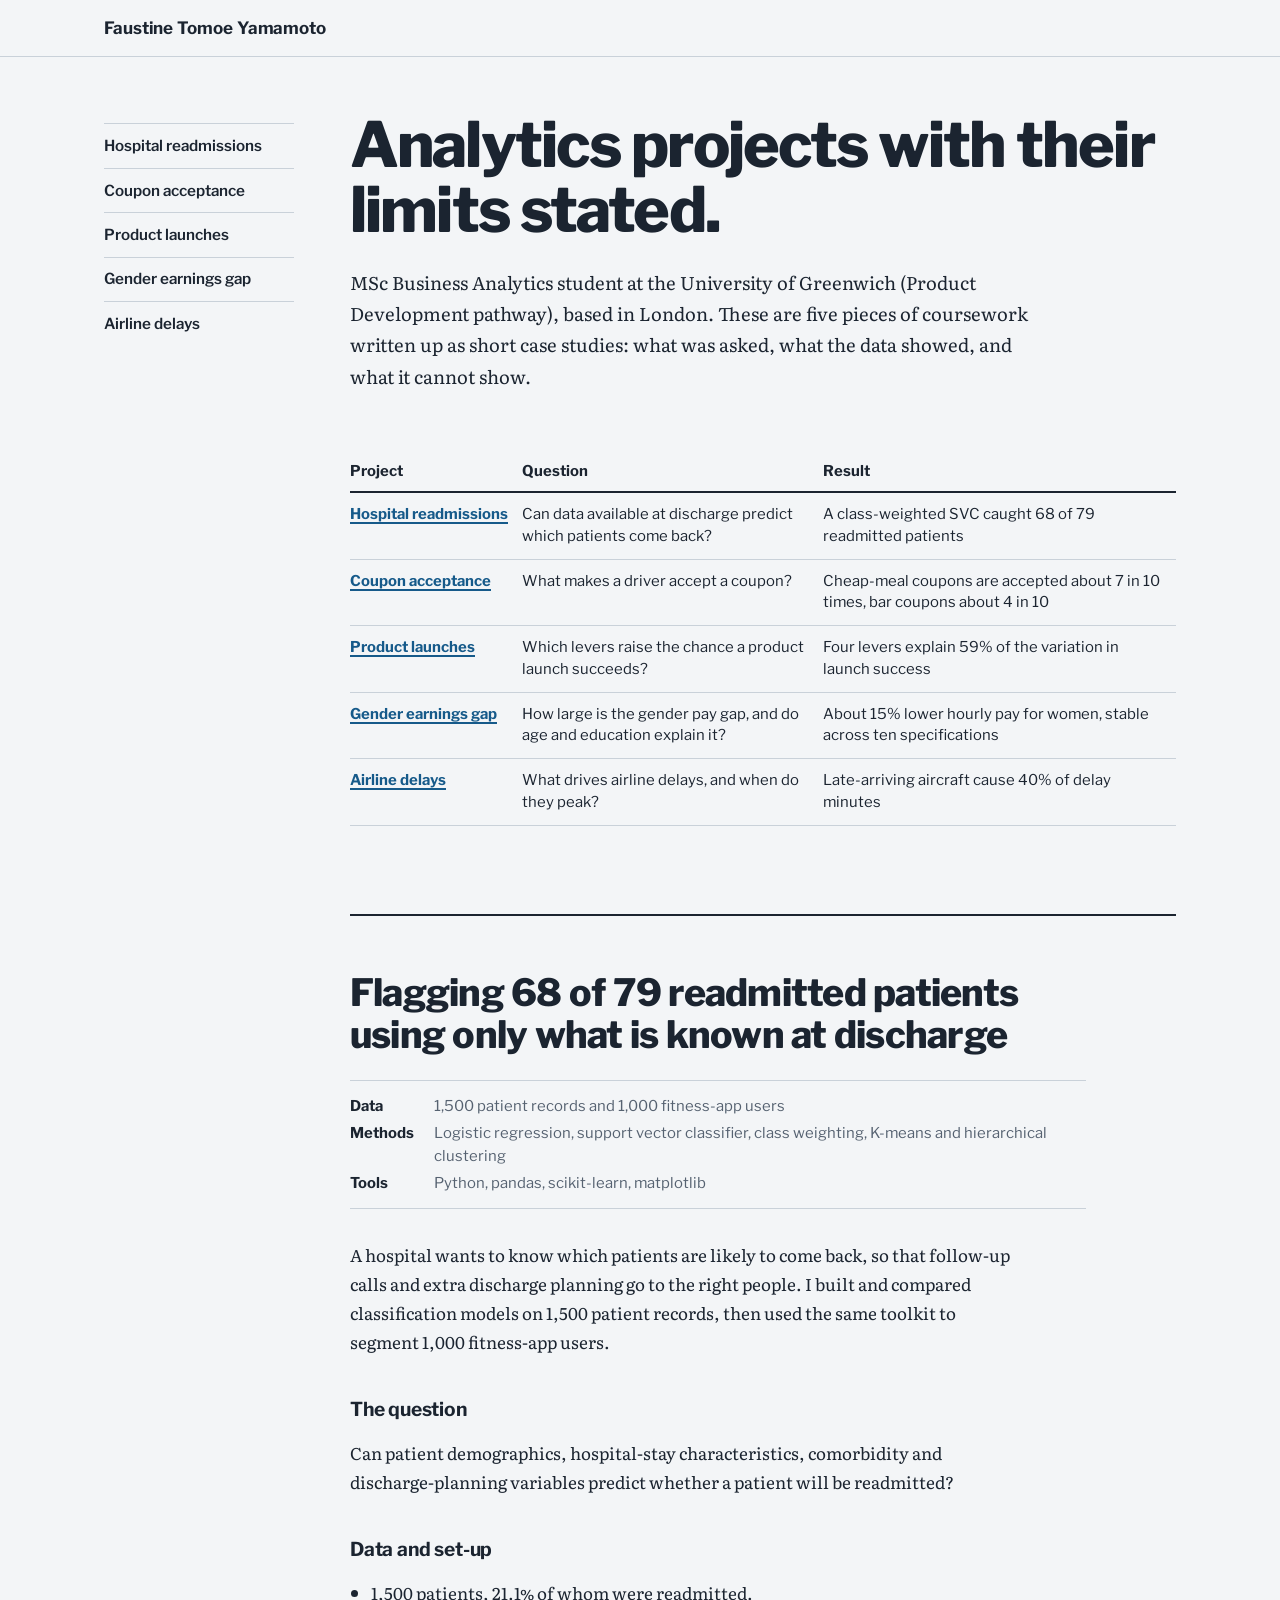
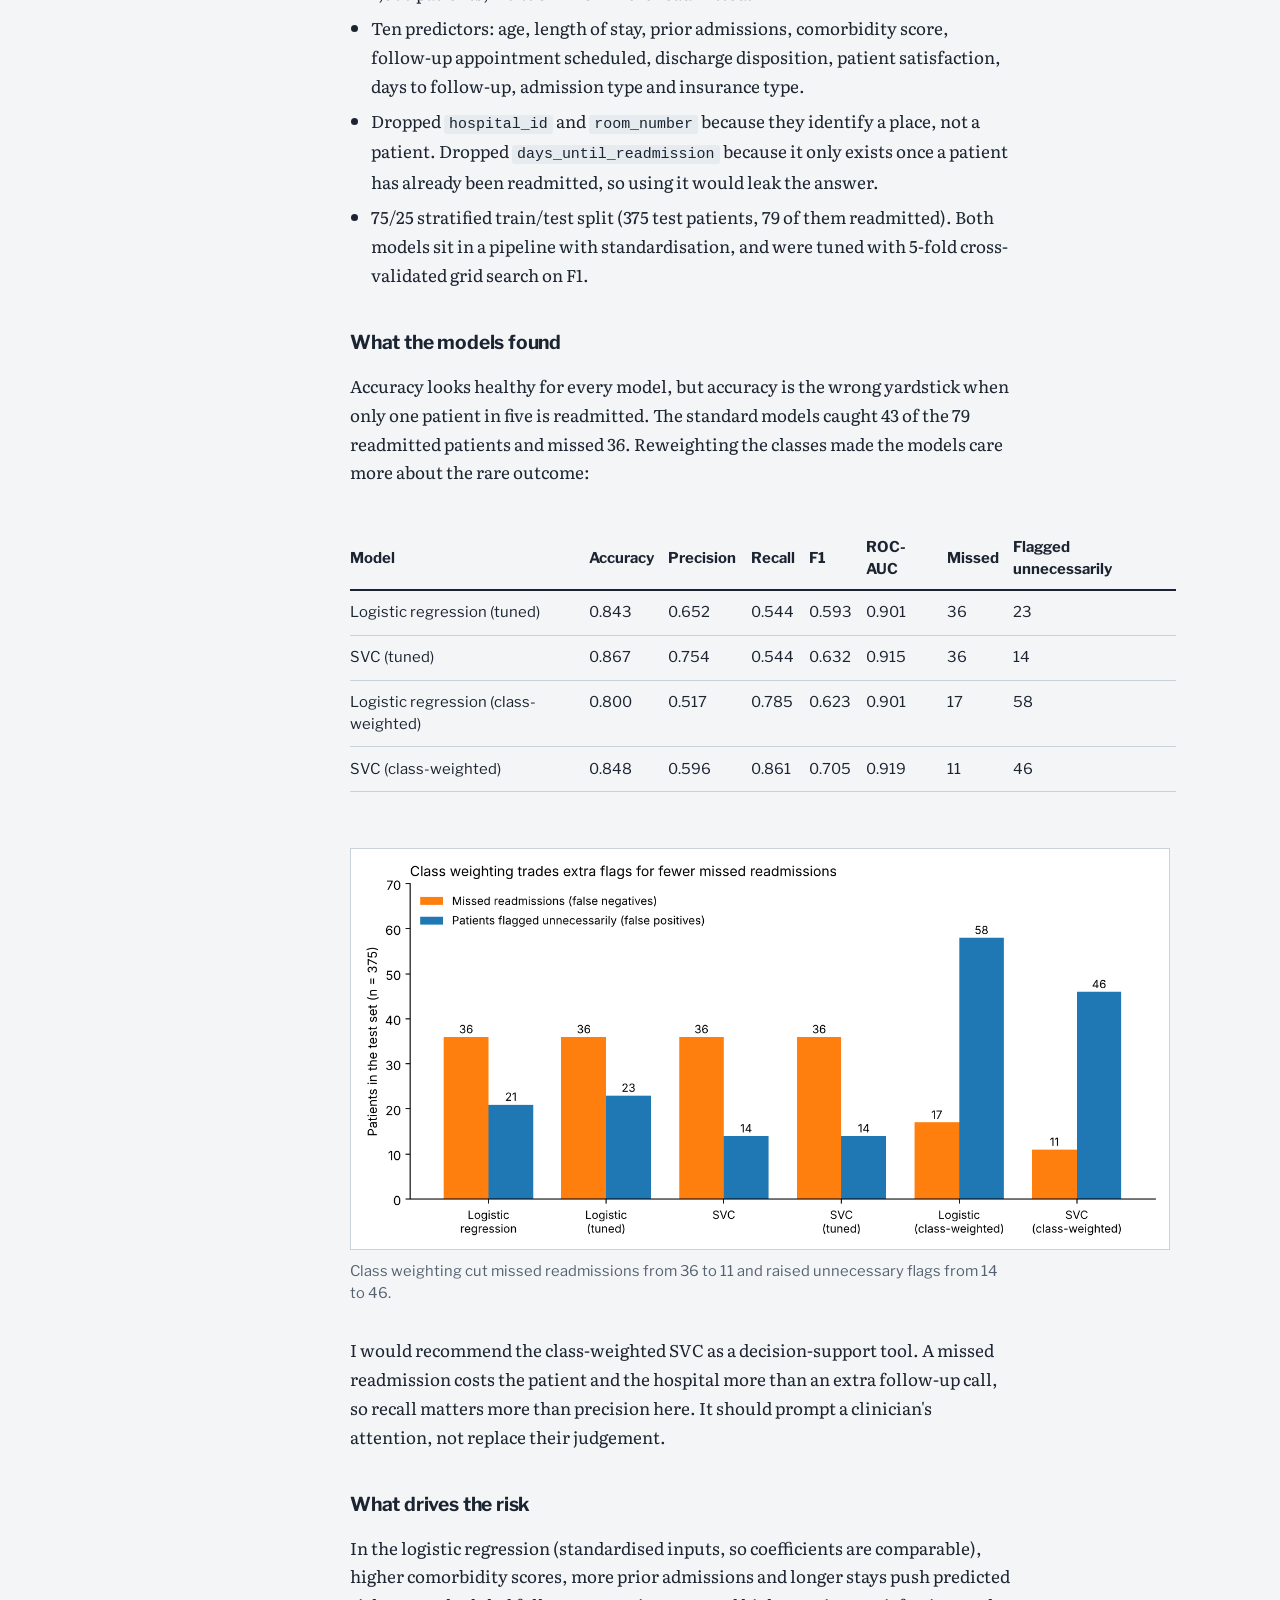
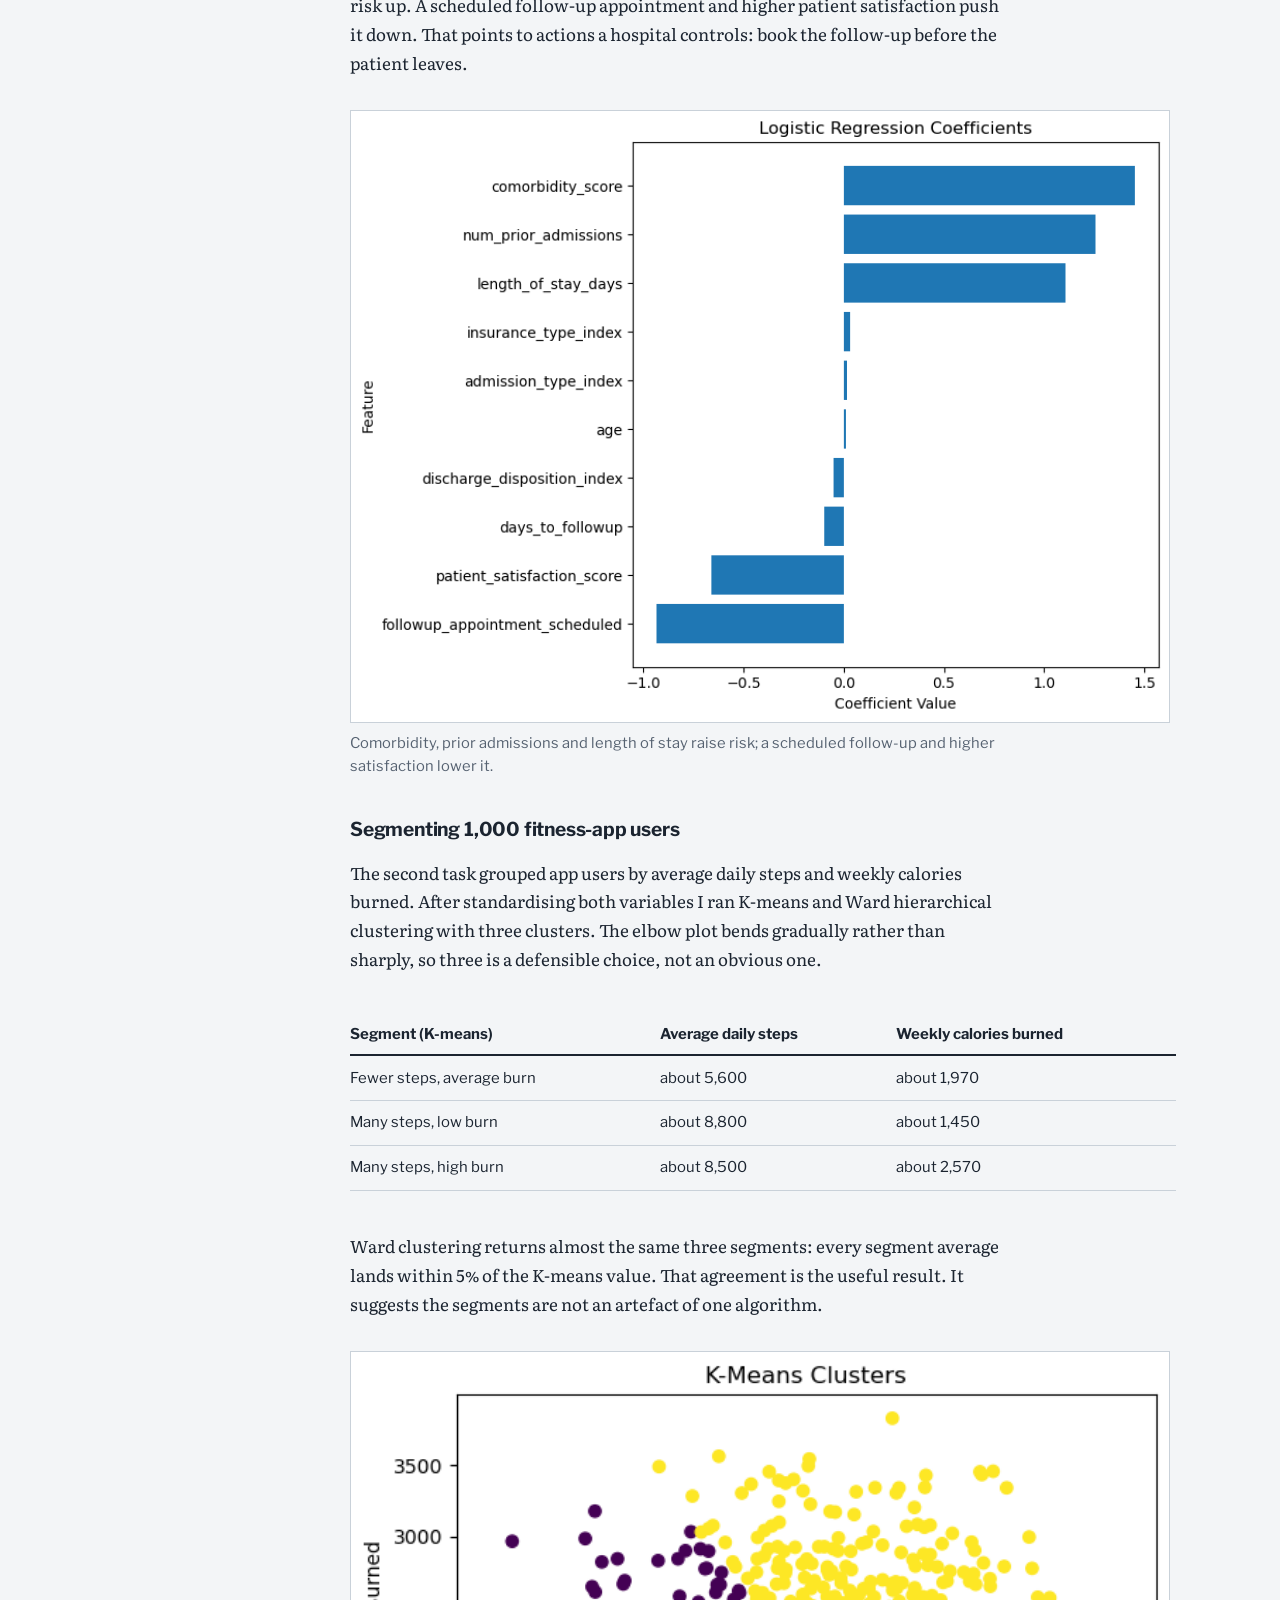
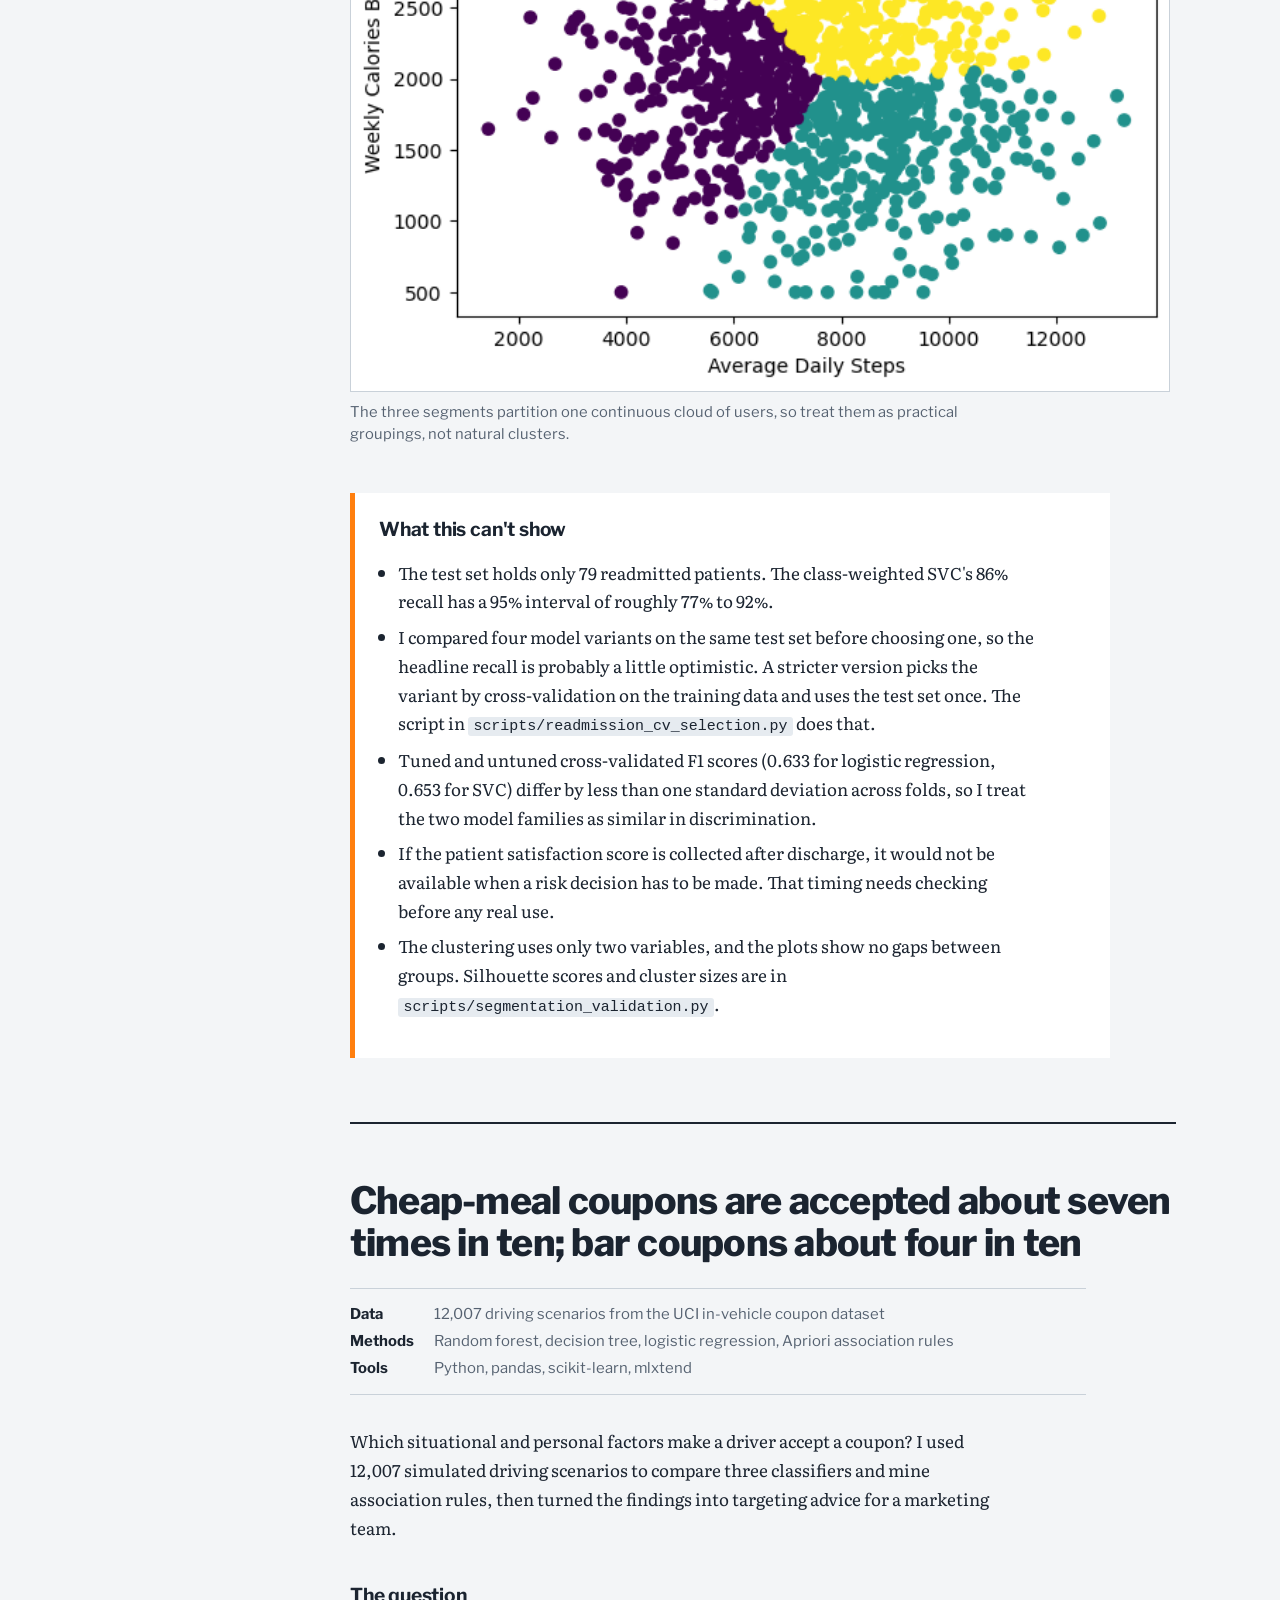
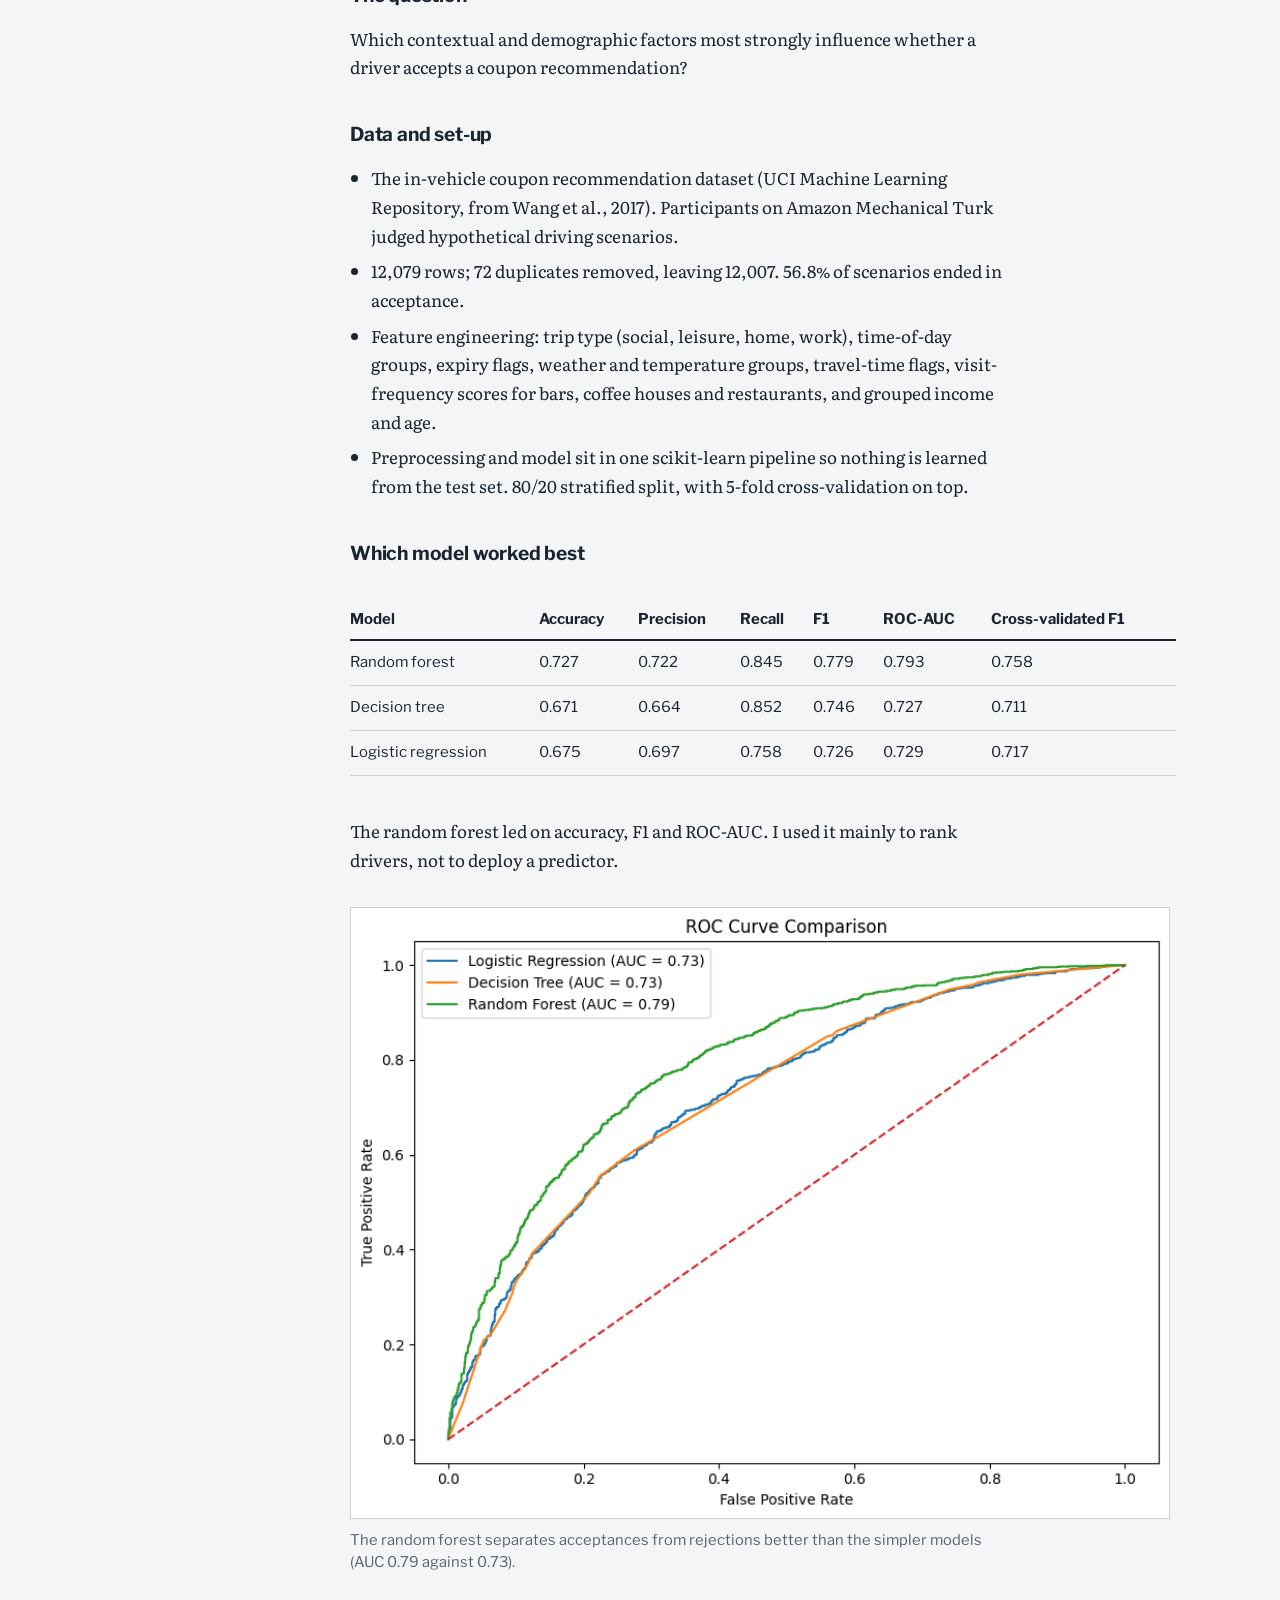
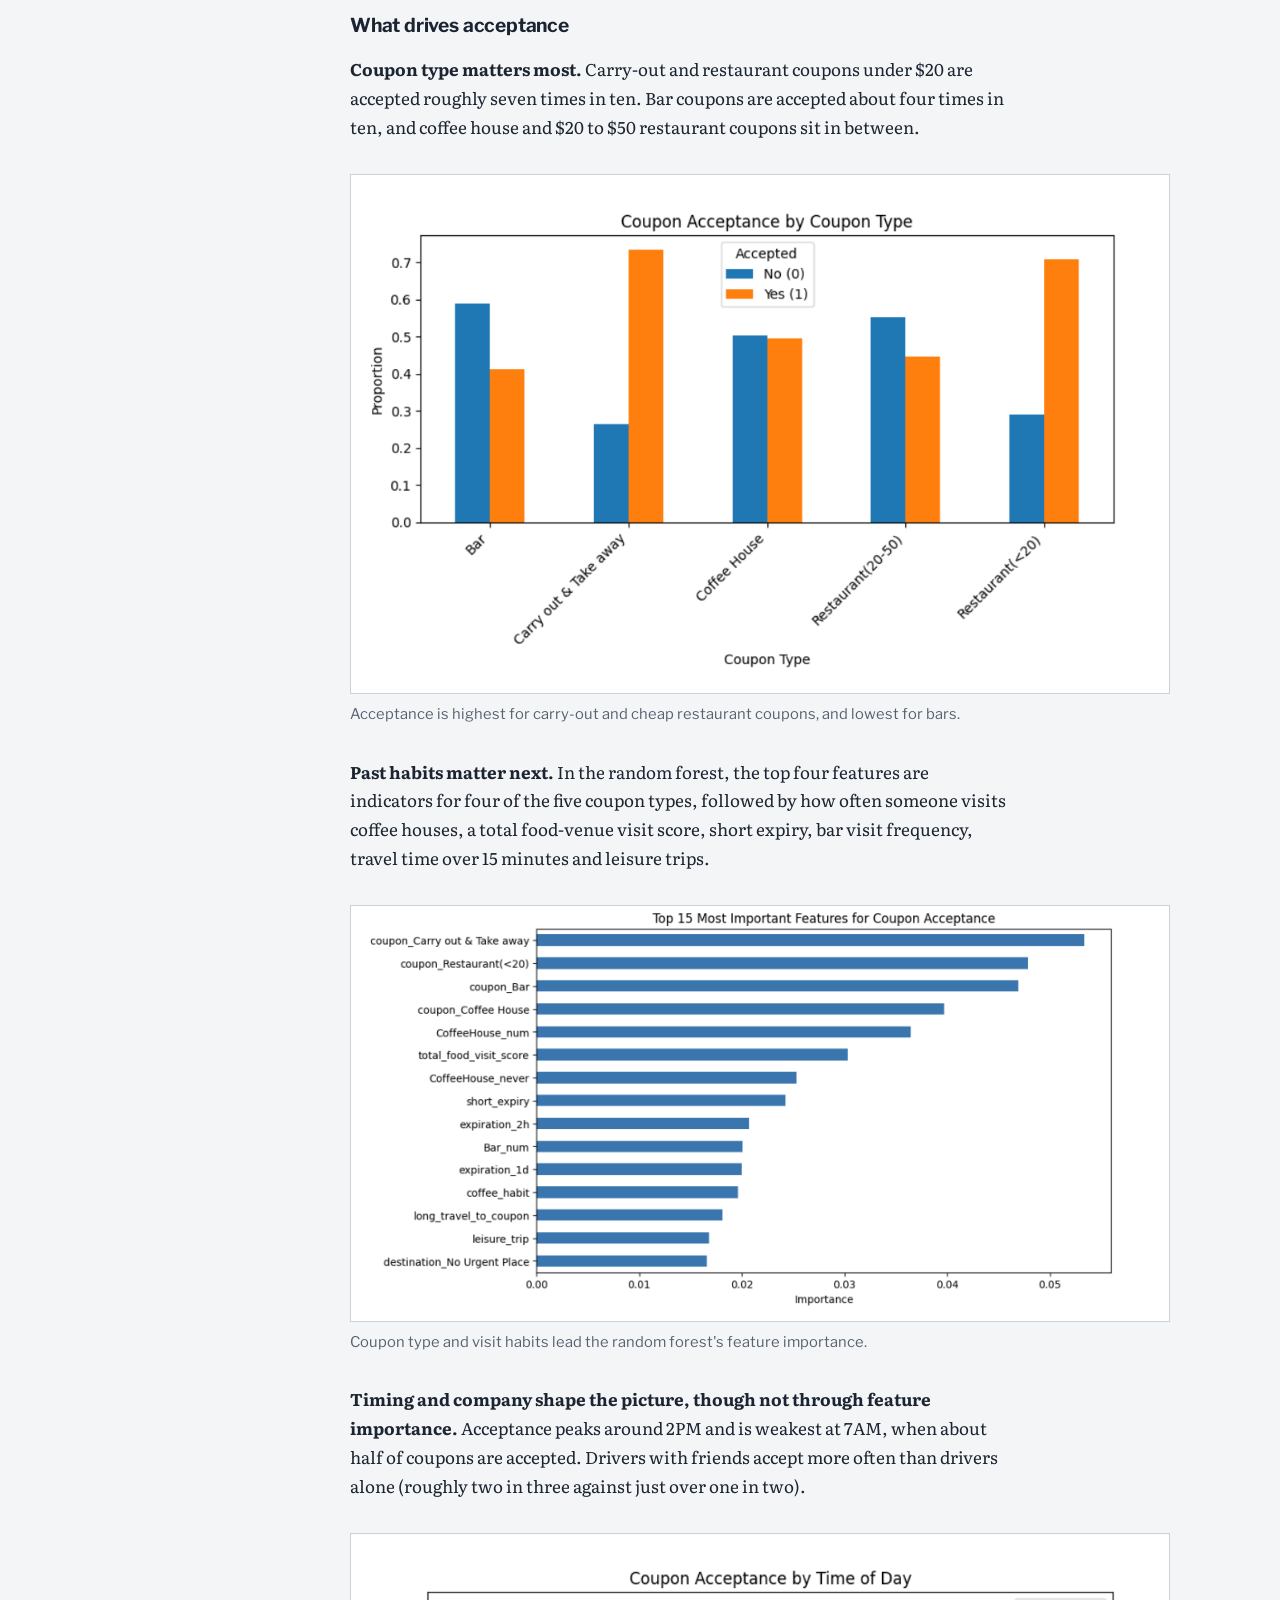
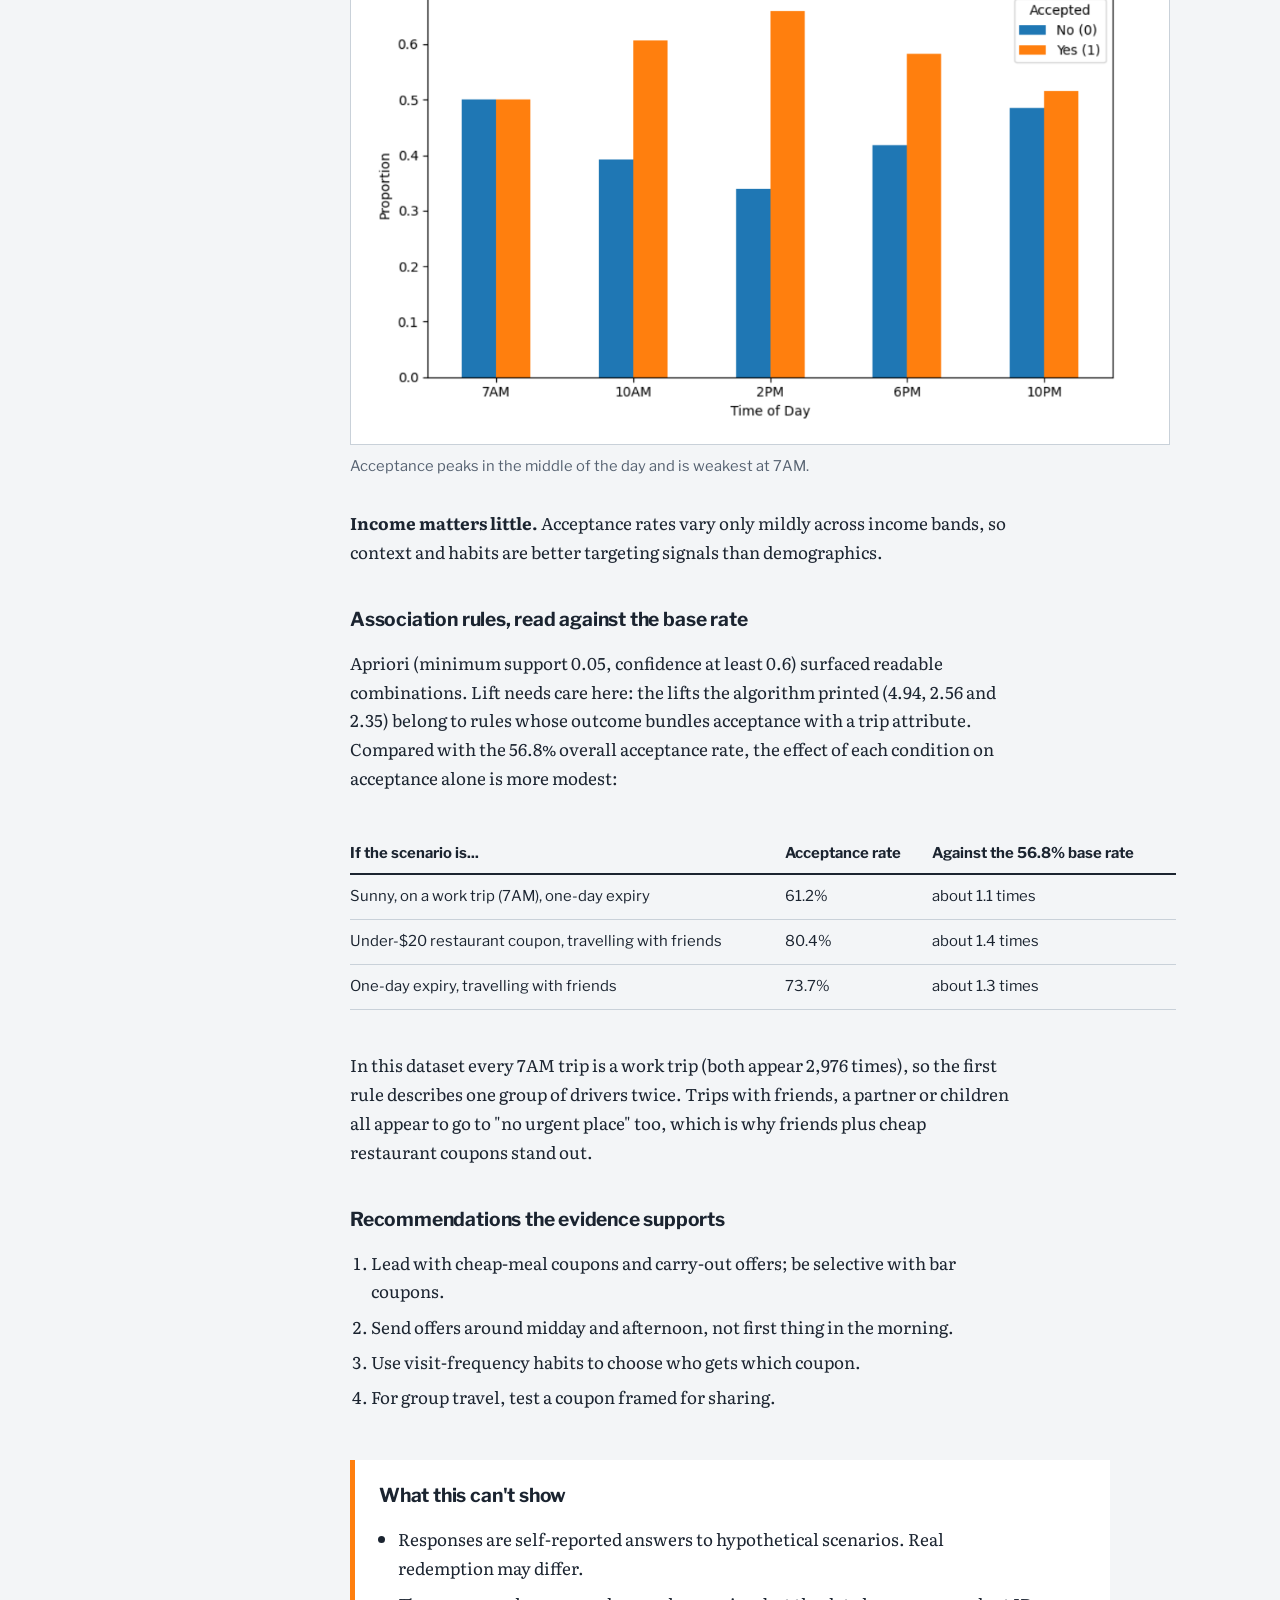
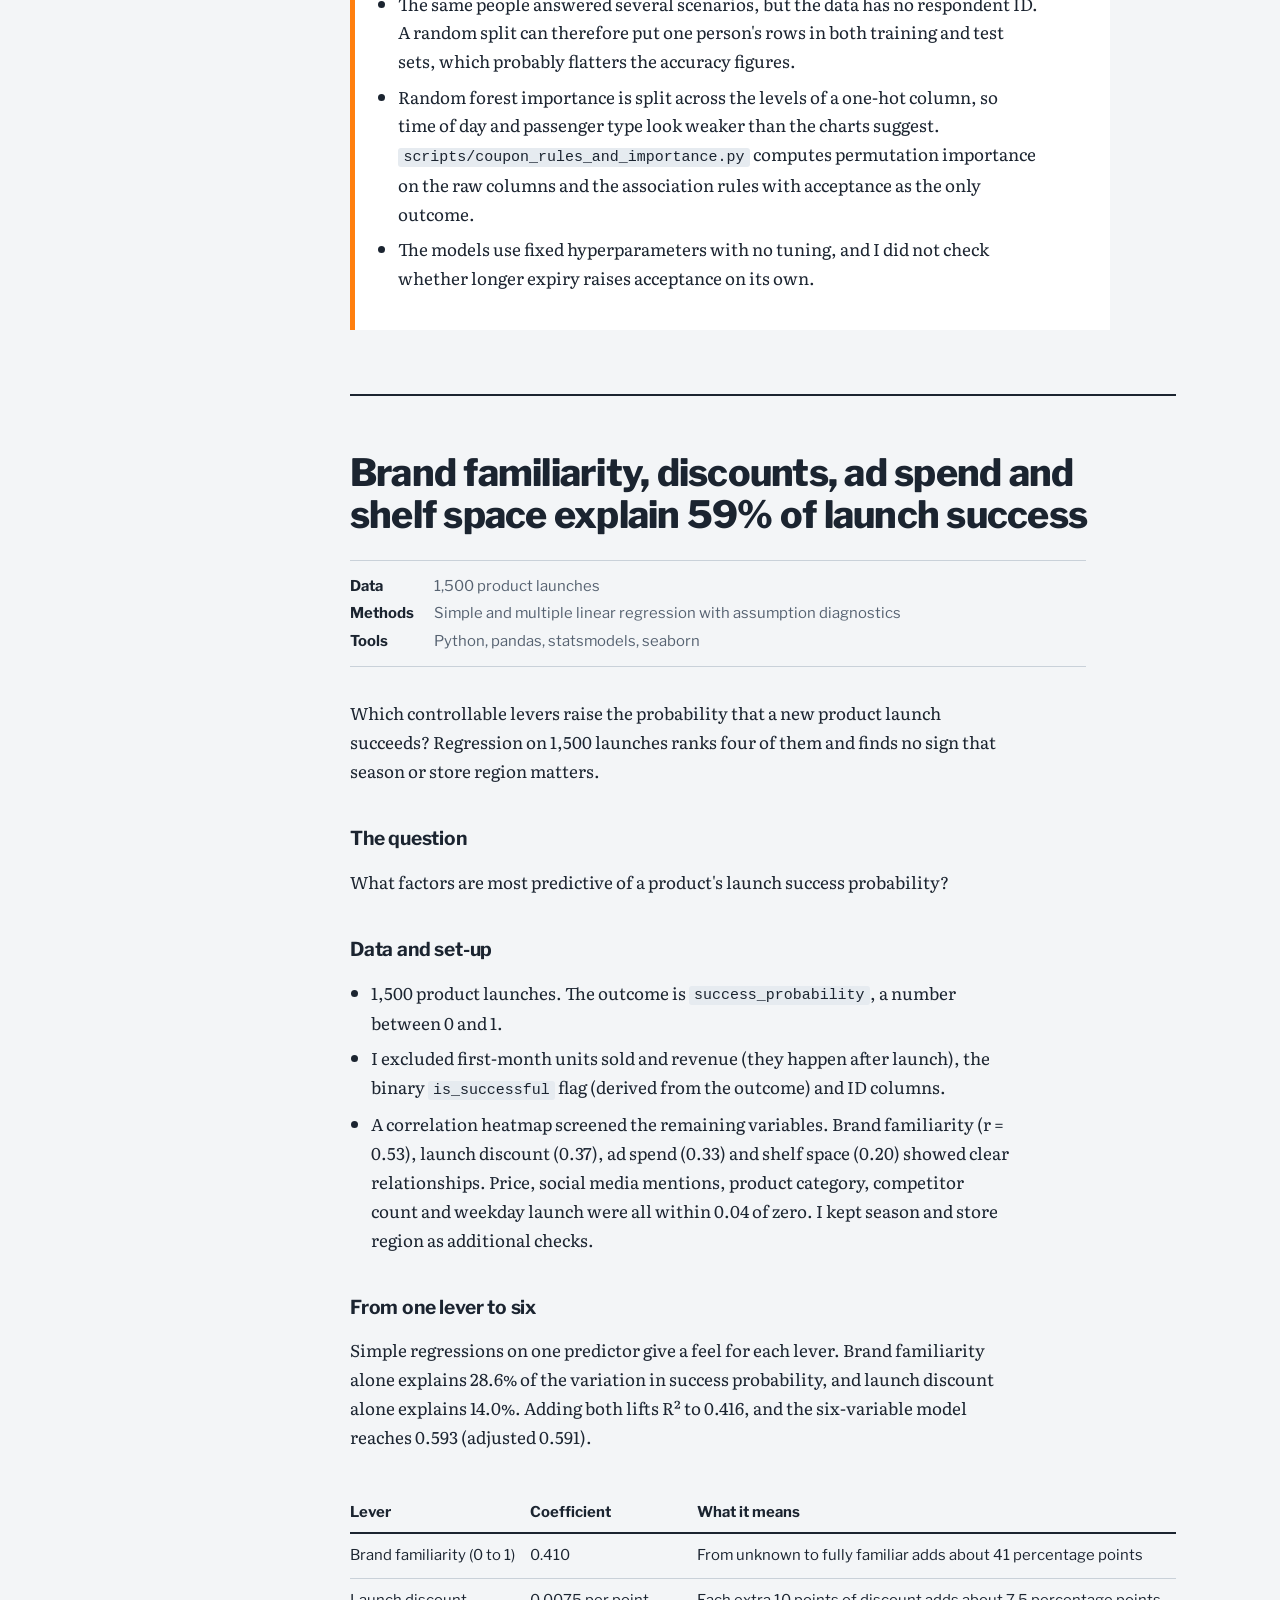
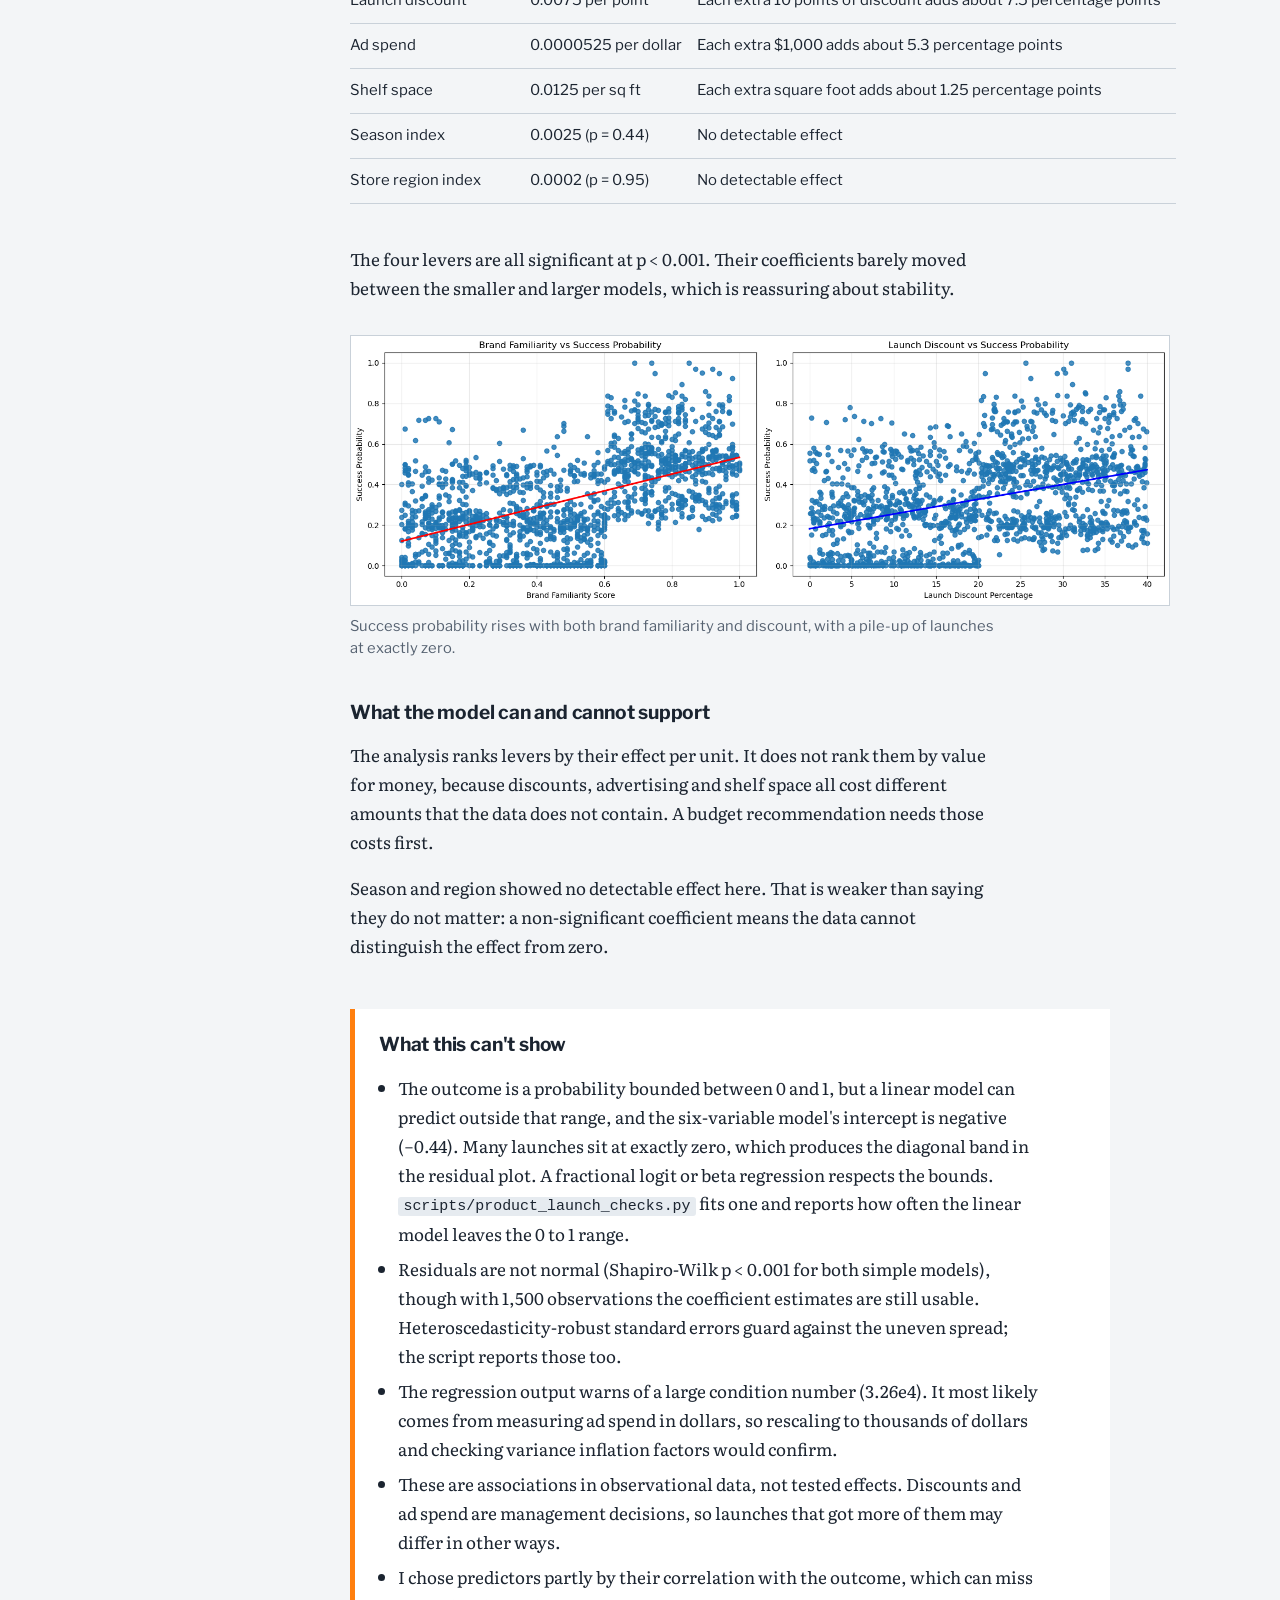
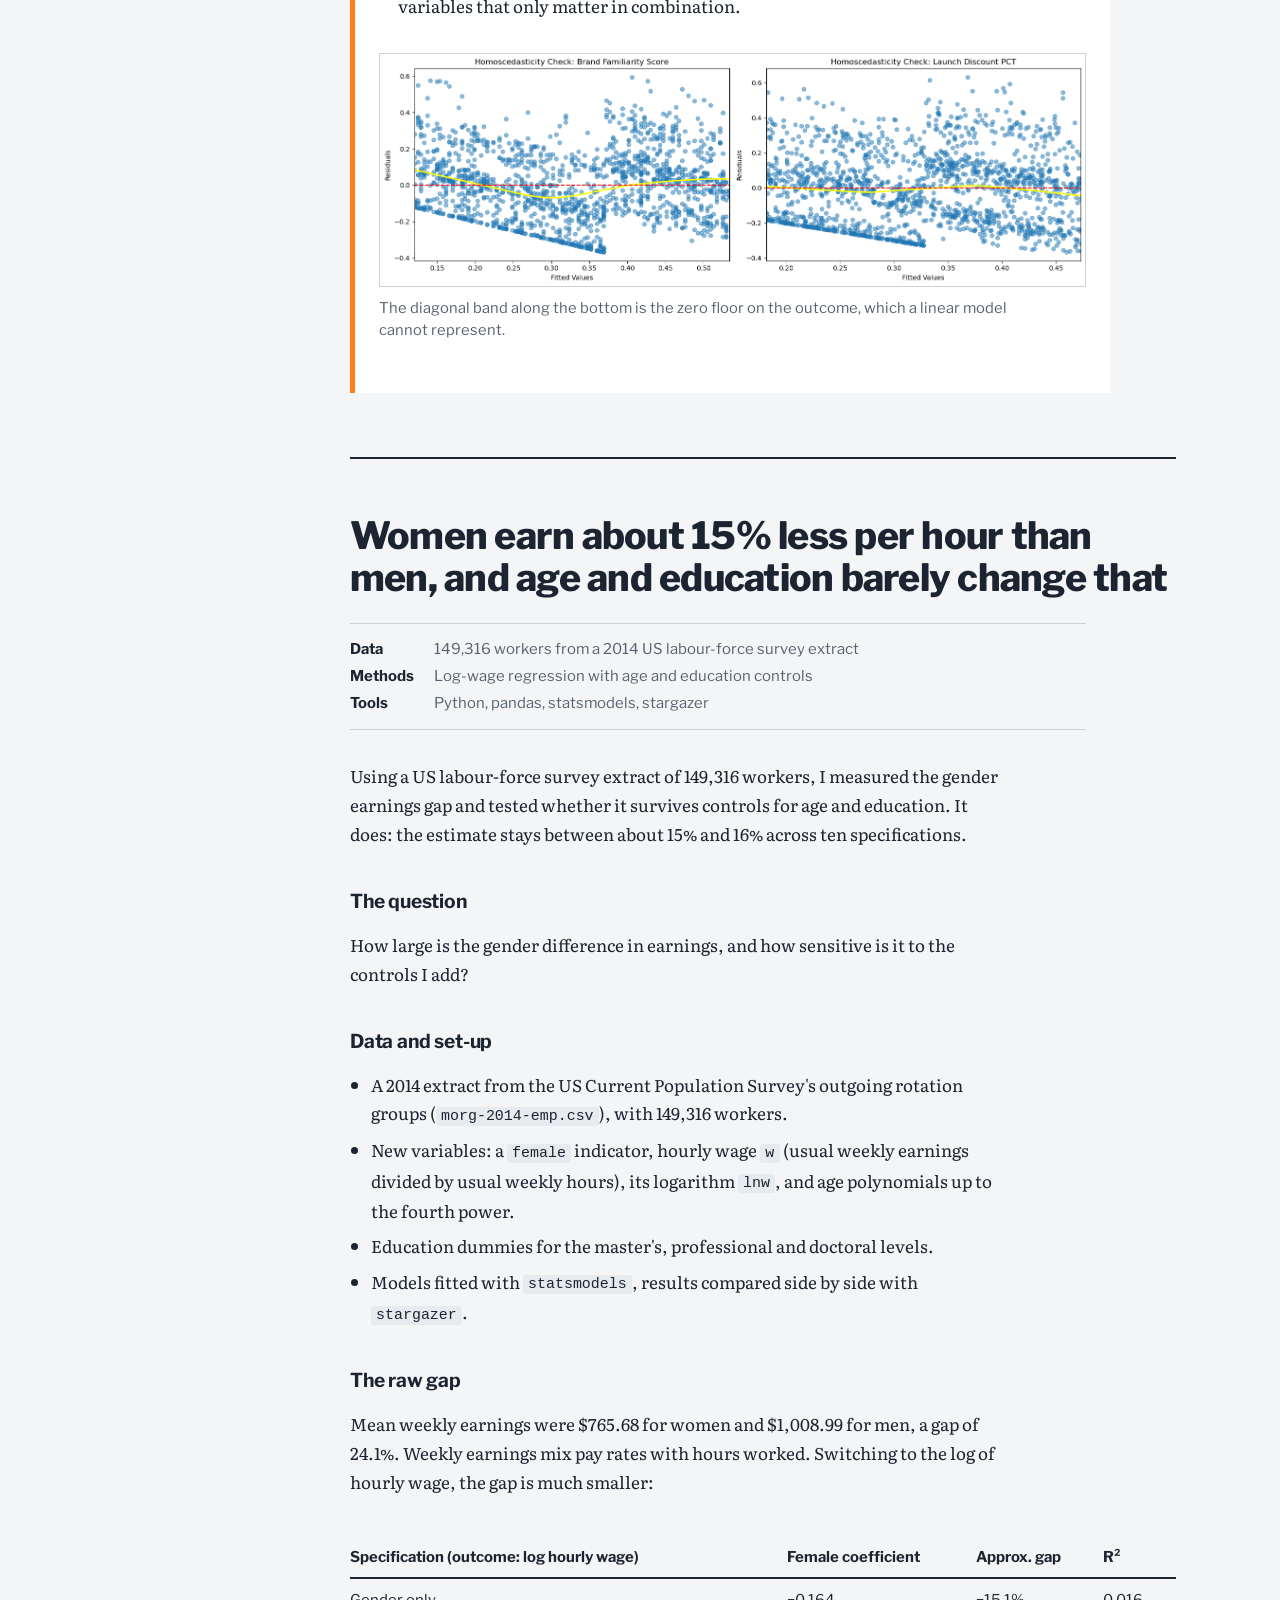
==== index.html @ b50d8009 "Add files via upload" ====
<!doctype html>
<html lang="en">
<head>
<meta charset="utf-8">
<meta name="viewport" content="width=device-width, initial-scale=1">
<title>Faustine Tomoe Yamamoto: analytics portfolio</title>
<meta name="description" content="Five data analytics case studies on hospital readmissions, coupon acceptance, product launches, the gender earnings gap and airline delays.">
<link rel="icon" href="data:,">
<link rel="preconnect" href="https://fonts.googleapis.com">
<link rel="preconnect" href="https://fonts.gstatic.com" crossorigin>
<link href="https://fonts.googleapis.com/css2?family=Libre+Franklin:wght@400;600;700;800&family=Literata:ital,opsz,wght@0,7..72,400;0,7..72,600;1,7..72,400&display=swap" rel="stylesheet">
<link rel="stylesheet" href="assets/style.css">
</head>
<body>
<a class="skip" href="#main">Skip to the projects</a>
<header class="bar">
  <div class="bar-inner">
    <span class="who">Faustine Tomoe Yamamoto</span>
    <span class="links"></span>
  </div>
</header>
<div class="layout">
  <nav class="side" aria-label="Projects">
    <ul><li><a href="#readmission-and-segmentation">Hospital readmissions</a></li><li><a href="#coupon-acceptance">Coupon acceptance</a></li><li><a href="#product-launch-success">Product launches</a></li><li><a href="#gender-earnings-gap">Gender earnings gap</a></li><li><a href="#airline-delays">Airline delays</a></li></ul>
  </nav>
  <main id="main">
    <section class="hero">
      <h1>Analytics projects with their limits stated.</h1>
      <p class="intro">MSc Business Analytics student at the University of Greenwich (Product Development pathway), based in London. These are five pieces of coursework written up as short case studies: what was asked, what the data showed, and what it cannot show.</p>
      <div class="table-wrap">
        <table class="glance">
          <thead><tr><th scope="col">Project</th><th scope="col">Question</th><th scope="col">Result</th></tr></thead>
          <tbody>
<tr><th scope="row"><a href="#readmission-and-segmentation">Hospital readmissions</a></th><td>Can data available at discharge predict which patients come back?</td><td>A class-weighted SVC caught 68 of 79 readmitted patients</td></tr>
<tr><th scope="row"><a href="#coupon-acceptance">Coupon acceptance</a></th><td>What makes a driver accept a coupon?</td><td>Cheap-meal coupons are accepted about 7 in 10 times, bar coupons about 4 in 10</td></tr>
<tr><th scope="row"><a href="#product-launch-success">Product launches</a></th><td>Which levers raise the chance a product launch succeeds?</td><td>Four levers explain 59% of the variation in launch success</td></tr>
<tr><th scope="row"><a href="#gender-earnings-gap">Gender earnings gap</a></th><td>How large is the gender pay gap, and do age and education explain it?</td><td>About 15% lower hourly pay for women, stable across ten specifications</td></tr>
<tr><th scope="row"><a href="#airline-delays">Airline delays</a></th><td>What drives airline delays, and when do they peak?</td><td>Late-arriving aircraft cause 40% of delay minutes</td></tr>
          </tbody>
        </table>
      </div>
    </section>
<article id="readmission-and-segmentation" class="project"><h2>Flagging 68 of 79 readmitted patients using only what is known at discharge</h2><dl class="meta"><dt>Data</dt><dd>1,500 patient records and 1,000 fitness-app users</dd><dt>Methods</dt><dd>Logistic regression, support vector classifier, class weighting, K-means and hierarchical clustering</dd><dt>Tools</dt><dd>Python, pandas, scikit-learn, matplotlib</dd></dl><p>A hospital wants to know which patients are likely to come back, so that follow-up calls and extra discharge planning go to the right people. I built and compared classification models on 1,500 patient records, then used the same toolkit to segment 1,000 fitness-app users.</p><section><h3>The question</h3>
<p>Can patient demographics, hospital-stay characteristics, comorbidity and discharge-planning variables predict whether a patient will be readmitted?</p></section><section><h3>Data and set-up</h3>
<ul>
<li>1,500 patients, 21.1% of whom were readmitted.</li>
<li>Ten predictors: age, length of stay, prior admissions, comorbidity score, follow-up appointment scheduled, discharge disposition, patient satisfaction, days to follow-up, admission type and insurance type.</li>
<li>Dropped <code>hospital_id</code> and <code>room_number</code> because they identify a place, not a patient. Dropped <code>days_until_readmission</code> because it only exists once a patient has already been readmitted, so using it would leak the answer.</li>
<li>75/25 stratified train/test split (375 test patients, 79 of them readmitted). Both models sit in a pipeline with standardisation, and were tuned with 5-fold cross-validated grid search on F1.</li>
</ul></section><section><h3>What the models found</h3>
<p>Accuracy looks healthy for every model, but accuracy is the wrong yardstick when only one patient in five is readmitted. The standard models caught 43 of the 79 readmitted patients and missed 36. Reweighting the classes made the models care more about the rare outcome:</p>
<div class="table-wrap"><table>
<thead>
<tr>
<th>Model</th>
<th>Accuracy</th>
<th>Precision</th>
<th>Recall</th>
<th>F1</th>
<th>ROC-AUC</th>
<th>Missed</th>
<th>Flagged unnecessarily</th>
</tr>
</thead>
<tbody>
<tr>
<td>Logistic regression (tuned)</td>
<td>0.843</td>
<td>0.652</td>
<td>0.544</td>
<td>0.593</td>
<td>0.901</td>
<td>36</td>
<td>23</td>
</tr>
<tr>
<td>SVC (tuned)</td>
<td>0.867</td>
<td>0.754</td>
<td>0.544</td>
<td>0.632</td>
<td>0.915</td>
<td>36</td>
<td>14</td>
</tr>
<tr>
<td>Logistic regression (class-weighted)</td>
<td>0.800</td>
<td>0.517</td>
<td>0.785</td>
<td>0.623</td>
<td>0.901</td>
<td>17</td>
<td>58</td>
</tr>
<tr>
<td>SVC (class-weighted)</td>
<td>0.848</td>
<td>0.596</td>
<td>0.861</td>
<td>0.705</td>
<td>0.919</td>
<td>11</td>
<td>46</td>
</tr>
</tbody>
</table></div>
<figure>
<img src="figures/readmission-errors.png" alt="Bar chart of missed readmissions and unnecessary flags for six model variants. Missed readmissions fall from 36 to 11 for the class-weighted SVC, while unnecessary flags rise from 14 to 46.">
<figcaption>Class weighting cut missed readmissions from 36 to 11 and raised unnecessary flags from 14 to 46.</figcaption>
</figure>

<p>I would recommend the class-weighted SVC as a decision-support tool. A missed readmission costs the patient and the hospital more than an extra follow-up call, so recall matters more than precision here. It should prompt a clinician's attention, not replace their judgement.</p></section><section><h3>What drives the risk</h3>
<p>In the logistic regression (standardised inputs, so coefficients are comparable), higher comorbidity scores, more prior admissions and longer stays push predicted risk up. A scheduled follow-up appointment and higher patient satisfaction push it down. That points to actions a hospital controls: book the follow-up before the patient leaves.</p>
<figure>
<img src="figures/readmission-coefficients.png" alt="Horizontal bar chart of logistic regression coefficients. Comorbidity score, prior admissions and length of stay are positive; follow-up appointment scheduled and patient satisfaction are negative.">
<figcaption>Comorbidity, prior admissions and length of stay raise risk; a scheduled follow-up and higher satisfaction lower it.</figcaption>
</figure></section><section><h3>Segmenting 1,000 fitness-app users</h3>
<p>The second task grouped app users by average daily steps and weekly calories burned. After standardising both variables I ran K-means and Ward hierarchical clustering with three clusters. The elbow plot bends gradually rather than sharply, so three is a defensible choice, not an obvious one.</p>
<div class="table-wrap"><table>
<thead>
<tr>
<th>Segment (K-means)</th>
<th>Average daily steps</th>
<th>Weekly calories burned</th>
</tr>
</thead>
<tbody>
<tr>
<td>Fewer steps, average burn</td>
<td>about 5,600</td>
<td>about 1,970</td>
</tr>
<tr>
<td>Many steps, low burn</td>
<td>about 8,800</td>
<td>about 1,450</td>
</tr>
<tr>
<td>Many steps, high burn</td>
<td>about 8,500</td>
<td>about 2,570</td>
</tr>
</tbody>
</table></div>
<p>Ward clustering returns almost the same three segments: every segment average lands within 5% of the K-means value. That agreement is the useful result. It suggests the segments are not an artefact of one algorithm.</p>
<figure>
<img src="figures/segments-kmeans.png" alt="Scatter plot of average daily steps against weekly calories burned, coloured by three K-means clusters that tile a single continuous cloud of points.">
<figcaption>The three segments partition one continuous cloud of users, so treat them as practical groupings, not natural clusters.</figcaption>
</figure></section><aside class="limits"><h3>What this can&#x27;t show</h3>
<ul>
<li>The test set holds only 79 readmitted patients. The class-weighted SVC's 86% recall has a 95% interval of roughly 77% to 92%.</li>
<li>I compared four model variants on the same test set before choosing one, so the headline recall is probably a little optimistic. A stricter version picks the variant by cross-validation on the training data and uses the test set once. The script in <code>scripts/readmission_cv_selection.py</code> does that.</li>
<li>Tuned and untuned cross-validated F1 scores (0.633 for logistic regression, 0.653 for SVC) differ by less than one standard deviation across folds, so I treat the two model families as similar in discrimination.</li>
<li>If the patient satisfaction score is collected after discharge, it would not be available when a risk decision has to be made. That timing needs checking before any real use.</li>
<li>The clustering uses only two variables, and the plots show no gaps between groups. Silhouette scores and cluster sizes are in <code>scripts/segmentation_validation.py</code>.</li>
</ul></aside></article>
<article id="coupon-acceptance" class="project"><h2>Cheap-meal coupons are accepted about seven times in ten; bar coupons about four in ten</h2><dl class="meta"><dt>Data</dt><dd>12,007 driving scenarios from the UCI in-vehicle coupon dataset</dd><dt>Methods</dt><dd>Random forest, decision tree, logistic regression, Apriori association rules</dd><dt>Tools</dt><dd>Python, pandas, scikit-learn, mlxtend</dd></dl><p>Which situational and personal factors make a driver accept a coupon? I used 12,007 simulated driving scenarios to compare three classifiers and mine association rules, then turned the findings into targeting advice for a marketing team.</p><section><h3>The question</h3>
<p>Which contextual and demographic factors most strongly influence whether a driver accepts a coupon recommendation?</p></section><section><h3>Data and set-up</h3>
<ul>
<li>The in-vehicle coupon recommendation dataset (UCI Machine Learning Repository, from Wang et al., 2017). Participants on Amazon Mechanical Turk judged hypothetical driving scenarios.</li>
<li>12,079 rows; 72 duplicates removed, leaving 12,007. 56.8% of scenarios ended in acceptance.</li>
<li>Feature engineering: trip type (social, leisure, home, work), time-of-day groups, expiry flags, weather and temperature groups, travel-time flags, visit-frequency scores for bars, coffee houses and restaurants, and grouped income and age.</li>
<li>Preprocessing and model sit in one scikit-learn pipeline so nothing is learned from the test set. 80/20 stratified split, with 5-fold cross-validation on top.</li>
</ul></section><section><h3>Which model worked best</h3>
<div class="table-wrap"><table>
<thead>
<tr>
<th>Model</th>
<th>Accuracy</th>
<th>Precision</th>
<th>Recall</th>
<th>F1</th>
<th>ROC-AUC</th>
<th>Cross-validated F1</th>
</tr>
</thead>
<tbody>
<tr>
<td>Random forest</td>
<td>0.727</td>
<td>0.722</td>
<td>0.845</td>
<td>0.779</td>
<td>0.793</td>
<td>0.758</td>
</tr>
<tr>
<td>Decision tree</td>
<td>0.671</td>
<td>0.664</td>
<td>0.852</td>
<td>0.746</td>
<td>0.727</td>
<td>0.711</td>
</tr>
<tr>
<td>Logistic regression</td>
<td>0.675</td>
<td>0.697</td>
<td>0.758</td>
<td>0.726</td>
<td>0.729</td>
<td>0.717</td>
</tr>
</tbody>
</table></div>
<p>The random forest led on accuracy, F1 and ROC-AUC. I used it mainly to rank drivers, not to deploy a predictor.</p>
<figure>
<img src="figures/coupon-roc.png" alt="ROC curves for logistic regression, decision tree and random forest. The random forest curve sits above the others with an AUC of 0.79.">
<figcaption>The random forest separates acceptances from rejections better than the simpler models (AUC 0.79 against 0.73).</figcaption>
</figure></section><section><h3>What drives acceptance</h3>
<p><strong>Coupon type matters most.</strong> Carry-out and restaurant coupons under $20 are accepted roughly seven times in ten. Bar coupons are accepted about four times in ten, and coffee house and $20 to $50 restaurant coupons sit in between.</p>
<figure>
<img src="figures/coupon-by-type.png" alt="Grouped bar chart of rejection and acceptance rates by coupon type. Carry-out and cheap restaurant coupons have the highest acceptance.">
<figcaption>Acceptance is highest for carry-out and cheap restaurant coupons, and lowest for bars.</figcaption>
</figure>

<p><strong>Past habits matter next.</strong> In the random forest, the top four features are indicators for four of the five coupon types, followed by how often someone visits coffee houses, a total food-venue visit score, short expiry, bar visit frequency, travel time over 15 minutes and leisure trips.</p>
<figure>
<img src="figures/coupon-importance.png" alt="Horizontal bar chart of the top 15 random forest feature importances, led by coupon type indicators and coffee house visit frequency.">
<figcaption>Coupon type and visit habits lead the random forest's feature importance.</figcaption>
</figure>

<p><strong>Timing and company shape the picture, though not through feature importance.</strong> Acceptance peaks around 2PM and is weakest at 7AM, when about half of coupons are accepted. Drivers with friends accept more often than drivers alone (roughly two in three against just over one in two).</p>
<figure>
<img src="figures/coupon-by-time.png" alt="Grouped bar chart of acceptance by time of day. Acceptance is highest at 2PM and 10AM and lowest at 7AM.">
<figcaption>Acceptance peaks in the middle of the day and is weakest at 7AM.</figcaption>
</figure>

<p><strong>Income matters little.</strong> Acceptance rates vary only mildly across income bands, so context and habits are better targeting signals than demographics.</p></section><section><h3>Association rules, read against the base rate</h3>
<p>Apriori (minimum support 0.05, confidence at least 0.6) surfaced readable combinations. Lift needs care here: the lifts the algorithm printed (4.94, 2.56 and 2.35) belong to rules whose outcome bundles acceptance with a trip attribute. Compared with the 56.8% overall acceptance rate, the effect of each condition on acceptance alone is more modest:</p>
<div class="table-wrap"><table>
<thead>
<tr>
<th>If the scenario is...</th>
<th>Acceptance rate</th>
<th>Against the 56.8% base rate</th>
</tr>
</thead>
<tbody>
<tr>
<td>Sunny, on a work trip (7AM), one-day expiry</td>
<td>61.2%</td>
<td>about 1.1 times</td>
</tr>
<tr>
<td>Under-$20 restaurant coupon, travelling with friends</td>
<td>80.4%</td>
<td>about 1.4 times</td>
</tr>
<tr>
<td>One-day expiry, travelling with friends</td>
<td>73.7%</td>
<td>about 1.3 times</td>
</tr>
</tbody>
</table></div>
<p>In this dataset every 7AM trip is a work trip (both appear 2,976 times), so the first rule describes one group of drivers twice. Trips with friends, a partner or children all appear to go to "no urgent place" too, which is why friends plus cheap restaurant coupons stand out.</p></section><section><h3>Recommendations the evidence supports</h3>
<ol>
<li>Lead with cheap-meal coupons and carry-out offers; be selective with bar coupons.</li>
<li>Send offers around midday and afternoon, not first thing in the morning.</li>
<li>Use visit-frequency habits to choose who gets which coupon.</li>
<li>For group travel, test a coupon framed for sharing.</li>
</ol></section><aside class="limits"><h3>What this can&#x27;t show</h3>
<ul>
<li>Responses are self-reported answers to hypothetical scenarios. Real redemption may differ.</li>
<li>The same people answered several scenarios, but the data has no respondent ID. A random split can therefore put one person's rows in both training and test sets, which probably flatters the accuracy figures.</li>
<li>Random forest importance is split across the levels of a one-hot column, so time of day and passenger type look weaker than the charts suggest. <code>scripts/coupon_rules_and_importance.py</code> computes permutation importance on the raw columns and the association rules with acceptance as the only outcome.</li>
<li>The models use fixed hyperparameters with no tuning, and I did not check whether longer expiry raises acceptance on its own.</li>
</ul></aside></article>
<article id="product-launch-success" class="project"><h2>Brand familiarity, discounts, ad spend and shelf space explain 59% of launch success</h2><dl class="meta"><dt>Data</dt><dd>1,500 product launches</dd><dt>Methods</dt><dd>Simple and multiple linear regression with assumption diagnostics</dd><dt>Tools</dt><dd>Python, pandas, statsmodels, seaborn</dd></dl><p>Which controllable levers raise the probability that a new product launch succeeds? Regression on 1,500 launches ranks four of them and finds no sign that season or store region matters.</p><section><h3>The question</h3>
<p>What factors are most predictive of a product's launch success probability?</p></section><section><h3>Data and set-up</h3>
<ul>
<li>1,500 product launches. The outcome is <code>success_probability</code>, a number between 0 and 1.</li>
<li>I excluded first-month units sold and revenue (they happen after launch), the binary <code>is_successful</code> flag (derived from the outcome) and ID columns.</li>
<li>A correlation heatmap screened the remaining variables. Brand familiarity (r = 0.53), launch discount (0.37), ad spend (0.33) and shelf space (0.20) showed clear relationships. Price, social media mentions, product category, competitor count and weekday launch were all within 0.04 of zero. I kept season and store region as additional checks.</li>
</ul></section><section><h3>From one lever to six</h3>
<p>Simple regressions on one predictor give a feel for each lever. Brand familiarity alone explains 28.6% of the variation in success probability, and launch discount alone explains 14.0%. Adding both lifts R² to 0.416, and the six-variable model reaches 0.593 (adjusted 0.591).</p>
<div class="table-wrap"><table>
<thead>
<tr>
<th>Lever</th>
<th>Coefficient</th>
<th>What it means</th>
</tr>
</thead>
<tbody>
<tr>
<td>Brand familiarity (0 to 1)</td>
<td>0.410</td>
<td>From unknown to fully familiar adds about 41 percentage points</td>
</tr>
<tr>
<td>Launch discount</td>
<td>0.0075 per point</td>
<td>Each extra 10 points of discount adds about 7.5 percentage points</td>
</tr>
<tr>
<td>Ad spend</td>
<td>0.0000525 per dollar</td>
<td>Each extra $1,000 adds about 5.3 percentage points</td>
</tr>
<tr>
<td>Shelf space</td>
<td>0.0125 per sq ft</td>
<td>Each extra square foot adds about 1.25 percentage points</td>
</tr>
<tr>
<td>Season index</td>
<td>0.0025 (p = 0.44)</td>
<td>No detectable effect</td>
</tr>
<tr>
<td>Store region index</td>
<td>0.0002 (p = 0.95)</td>
<td>No detectable effect</td>
</tr>
</tbody>
</table></div>
<p>The four levers are all significant at p &lt; 0.001. Their coefficients barely moved between the smaller and larger models, which is reassuring about stability.</p>
<figure>
<img src="figures/launch-scatter.png" alt="Two scatter plots with fitted lines: success probability rising with brand familiarity score and with launch discount percentage, with a cluster of points at zero.">
<figcaption>Success probability rises with both brand familiarity and discount, with a pile-up of launches at exactly zero.</figcaption>
</figure></section><section><h3>What the model can and cannot support</h3>
<p>The analysis ranks levers by their effect per unit. It does not rank them by value for money, because discounts, advertising and shelf space all cost different amounts that the data does not contain. A budget recommendation needs those costs first.</p>
<p>Season and region showed no detectable effect here. That is weaker than saying they do not matter: a non-significant coefficient means the data cannot distinguish the effect from zero.</p></section><aside class="limits"><h3>What this can&#x27;t show</h3>
<ul>
<li>The outcome is a probability bounded between 0 and 1, but a linear model can predict outside that range, and the six-variable model's intercept is negative (−0.44). Many launches sit at exactly zero, which produces the diagonal band in the residual plot. A fractional logit or beta regression respects the bounds. <code>scripts/product_launch_checks.py</code> fits one and reports how often the linear model leaves the 0 to 1 range.</li>
<li>Residuals are not normal (Shapiro-Wilk p &lt; 0.001 for both simple models), though with 1,500 observations the coefficient estimates are still usable. Heteroscedasticity-robust standard errors guard against the uneven spread; the script reports those too.</li>
<li>The regression output warns of a large condition number (3.26e4). It most likely comes from measuring ad spend in dollars, so rescaling to thousands of dollars and checking variance inflation factors would confirm.</li>
<li>These are associations in observational data, not tested effects. Discounts and ad spend are management decisions, so launches that got more of them may differ in other ways.</li>
<li>I chose predictors partly by their correlation with the outcome, which can miss variables that only matter in combination.</li>
</ul>
<figure>
<img src="figures/launch-residuals.png" alt="Residuals against fitted values for the brand familiarity and launch discount models, showing a straight diagonal band of points along the bottom edge.">
<figcaption>The diagonal band along the bottom is the zero floor on the outcome, which a linear model cannot represent.</figcaption>
</figure></aside></article>
<article id="gender-earnings-gap" class="project"><h2>Women earn about 15% less per hour than men, and age and education barely change that</h2><dl class="meta"><dt>Data</dt><dd>149,316 workers from a 2014 US labour-force survey extract</dd><dt>Methods</dt><dd>Log-wage regression with age and education controls</dd><dt>Tools</dt><dd>Python, pandas, statsmodels, stargazer</dd></dl><p>Using a US labour-force survey extract of 149,316 workers, I measured the gender earnings gap and tested whether it survives controls for age and education. It does: the estimate stays between about 15% and 16% across ten specifications.</p><section><h3>The question</h3>
<p>How large is the gender difference in earnings, and how sensitive is it to the controls I add?</p></section><section><h3>Data and set-up</h3>
<ul>
<li>A 2014 extract from the US Current Population Survey's outgoing rotation groups (<code>morg-2014-emp.csv</code>), with 149,316 workers.</li>
<li>New variables: a <code>female</code> indicator, hourly wage <code>w</code> (usual weekly earnings divided by usual weekly hours), its logarithm <code>lnw</code>, and age polynomials up to the fourth power.</li>
<li>Education dummies for the master's, professional and doctoral levels.</li>
<li>Models fitted with <code>statsmodels</code>, results compared side by side with <code>stargazer</code>.</li>
</ul></section><section><h3>The raw gap</h3>
<p>Mean weekly earnings were $765.68 for women and $1,008.99 for men, a gap of 24.1%. Weekly earnings mix pay rates with hours worked. Switching to the log of hourly wage, the gap is much smaller:</p>
<div class="table-wrap"><table>
<thead>
<tr>
<th>Specification (outcome: log hourly wage)</th>
<th>Female coefficient</th>
<th>Approx. gap</th>
<th>R²</th>
</tr>
</thead>
<tbody>
<tr>
<td>Gender only</td>
<td>−0.164</td>
<td>−15.1%</td>
<td>0.016</td>
</tr>
<tr>
<td>Plus age, age squared, cubed and fourth power</td>
<td>−0.165</td>
<td>−15.2%</td>
<td>0.139</td>
</tr>
<tr>
<td>Plus professional and doctoral degree</td>
<td>−0.160</td>
<td>−14.8%</td>
<td>0.046</td>
</tr>
<tr>
<td>Plus professional and master's degree</td>
<td>−0.178</td>
<td>−16.3%</td>
<td>0.088</td>
</tr>
</tbody>
</table></div>
<p>Standard errors are about 0.003 throughout, so every estimate is distinguishable from zero by a wide margin. Coefficients on a log outcome are approximate percentage differences: exp(−0.164) − 1 is about −15.1%.</p></section><section><h3>How to read the numbers</h3>
<p><strong>The gap is about 15% per hour, and about 24% per week.</strong> The difference between the two is consistent with women working fewer paid hours on average. I did not tabulate hours by gender to confirm that split.</p>
<p><strong>Age and education barely move the estimate.</strong> Across the ten full-sample specifications the female coefficient stays between −0.160 and −0.178. Adding a master's degree dummy widens the gap slightly, which fits women being more likely than men to hold a master's degree.</p>
<p><strong>A low R² is not a flaw here.</strong> Gender alone explains 1.6% of the variation in log wages. The goal was to estimate a gap, not to predict an individual's pay. Wages vary for many reasons that gender does not capture.</p></section><aside class="limits"><h3>What this can&#x27;t show</h3>
<ul>
<li>This is a conditional gap, not a cause. The data cannot separate discrimination from occupation, industry, experience and hours, and I make no claim about which of these drives the gap. Adding occupation and hours would be the natural next step.</li>
<li>The extract comes with a sampling weight, and my regressions did not use it. The estimates describe this sample and should not be read as exact population figures.</li>
<li>Weekly earnings run from $0.01 to $2,884.61 in the extract. The upper end looks like a top-coded value and the lower end is implausible for a worker. Residuals are strongly skewed (skewness −1.3, kurtosis 21), so a robustness check that trims extreme values is worthwhile.</li>
<li>Age, age squared, age cubed and age to the fourth power are highly collinear in raw form. The regression output reports a condition number of 5.5e8. Centring age would fix this and leave the female coefficient unchanged.</li>
<li>I only included some education levels in each model. A single model with all levels (high school as the reference) would be cleaner. <code>scripts/earnings_gap_checks.py</code> runs these checks: full education dummies, centred age, survey weights, trimmed earnings and robust standard errors.</li>
</ul></aside></article>
<article id="airline-delays" class="project"><h2>Late-arriving aircraft cause 40% of delay minutes, and the raw carrier ranking misleads</h2><dl class="meta"><dt>Data</dt><dd>34,013 carrier-airport-month records</dd><dt>Methods</dt><dd>Data cleaning and exploratory analysis</dd><dt>Tools</dt><dd>Python, pandas, matplotlib, seaborn</dd></dl><p>A cleaning-and-exploration exercise on 34,013 carrier-airport-month records of US airline delays: find what causes delay minutes, when they peak, and which carriers fare worst. It is also a short lesson in how an average can mislead.</p><section><h3>The question</h3>
<p>What drives airline delays, and how do delays vary over time and between carriers?</p></section><section><h3>Data and set-up</h3>
<ul>
<li>34,016 rows, one per carrier, airport and month, with 21 columns of flight counts, delay counts and delay minutes by cause (carrier, weather, national airspace system, security, late aircraft).</li>
<li>Cleaning: 3 duplicate rows removed, leaving 34,013. 293 missing values filled with zero. 266 of them appear to come from 19 rows missing every flight and delay figure, and those rows should be dropped instead (see below).</li>
<li>Derived columns: average delay per flight and per delayed flight.</li>
</ul></section><section><h3>What I found</h3>
<p><strong>Late aircraft and carrier problems dominate.</strong> Averaged across rows, a late inbound aircraft accounts for about 2,025 delay minutes, carrier issues about 1,674, national airspace system issues about 997 and weather about 324. As shares of total delay minutes: late aircraft 40%, carrier 33%, airspace system 20%, weather 6%, security under 1%. Weather is the smallest of the four main causes.</p>
<figure>
<img src="figures/airline-causes.png" alt="Bar chart of average delay minutes by cause: late aircraft about 2,025, carrier about 1,674, national airspace system about 997 and weather about 324.">
<figcaption>Late aircraft and carrier causes account for about three-quarters of delay minutes.</figcaption>
</figure>

<p><strong>Delays peak in July and bottom out in October.</strong> Average delay minutes per row run from about 8,300 in July to about 2,750 in October. These totals are not adjusted for flight volume, so part of the pattern is simply more flying in summer.</p>
<figure>
<img src="figures/airline-months.png" alt="Line chart of average delay minutes by month, peaking near 8,300 in July and falling to about 2,750 in October.">
<figcaption>Raw delay minutes peak in July and are lowest in October.</figcaption>
</figure>

<p><strong>Per flight, the typical delay is modest.</strong> The average is 14.9 minutes per flight and 68.5 minutes per delayed flight.</p>
<p><strong>Carrier totals mislead; per-flight rates are fairer.</strong> Ranking carriers by total delay minutes mostly lists the biggest airlines. Averaging delay per flight changes the picture: Air Wisconsin stands out at about 33 minutes per flight, well ahead of the next carriers at roughly 22 to 23 minutes. Among the ten highest, CommuteAir and GoJet sit at the bottom with about 17 minutes each.</p>
<figure>
<img src="figures/airline-carriers.png" alt="Horizontal bar chart of the ten carriers with the highest average delay per flight, led by Air Wisconsin at about 33 minutes.">
<figcaption>Air Wisconsin has the highest average delay per flight, at about 33 minutes.</figcaption>
</figure></section><section><h3>Two data-quality catches</h3>
<ul>
<li>Two Republic Airline rows report a single flight with an average delay of more than 12 hours. They were excluded from the per-flight ranking.</li>
<li>The same 12-hour filter also dropped 19 more rows (the counts show 21 rows removed against 2 extreme cases). These are almost certainly the rows whose missing flight counts I had filled with zero: 0 divided by 0 is not a number, so they failed the filter. Filling missing flight counts with zero was the wrong call; dropping those rows is cleaner.</li>
</ul></section><aside class="limits"><h3>What this can&#x27;t show</h3>
<ul>
<li>The carrier ranking averages row-level ratios, so a carrier-airport-month with one flight counts as much as one with 5,000. Total delay minutes divided by total flights per carrier is the fairer measure.</li>
<li>"Air Wisconsin Airlines" and "Air Wisconsin Airlines Corp" appear as separate carriers in the chart. They are probably one airline under two names, and grouping by carrier code would merge them.</li>
<li>The correlation heatmap mostly shows that large airports have more of everything. Rates would be a better basis for correlation.</li>
<li>I did not apply an outlier method beyond the 12-hour filter.</li>
</ul></aside></article>
    <footer>
      <p>Every project has its write-up in <code>projects/</code> and the scripts that re-check its numbers in <code>scripts/</code>. Charts come from the original analysis notebooks.</p>
    </footer>
  </main>
</div>
</body>
</html>
---- assets/style.css ----
:root {
  --paper: #f3f5f7;
  --panel: #ffffff;
  --ink: #1b2430;
  --muted: #566271;
  --rule: #c9d1d9;
  --link: #165a8a;
  --blue: #1f77b4;
  --orange: #ff7f0e;
  --sans: "Libre Franklin", "Helvetica Neue", Arial, sans-serif;
  --serif: "Literata", Georgia, "Times New Roman", serif;
}
*, *::before, *::after { box-sizing: border-box; }
html { scroll-behavior: smooth; scroll-padding-top: 4.5rem; }
@media (prefers-reduced-motion: reduce) { html { scroll-behavior: auto; } }
body {
  margin: 0;
  background: var(--paper);
  color: var(--ink);
  font-family: var(--serif);
  font-size: 1.0625rem;
  line-height: 1.7;
}
a { color: var(--link); text-underline-offset: 0.18em; }
a:hover { color: var(--ink); }
:focus-visible { outline: 3px solid var(--blue); outline-offset: 3px; border-radius: 2px; }
.skip { position: absolute; left: -999px; top: 0; background: var(--ink); color: #fff; padding: 0.6rem 1rem; z-index: 10; font-family: var(--sans); }
.skip:focus { left: 1rem; top: 1rem; }

.bar { border-bottom: 1px solid var(--rule); background: var(--paper); position: sticky; top: 0; z-index: 5; }
.bar-inner { max-width: 1120px; margin: 0 auto; padding: 0.85rem 24px; display: flex; justify-content: space-between; gap: 1rem; font-family: var(--sans); }
.who { font-weight: 700; letter-spacing: -0.005em; }
.links a { margin-left: 1.25rem; font-weight: 600; font-size: 0.95rem; }

.layout { max-width: 1120px; margin: 0 auto; padding: 0 24px 6rem; }
.side { display: none; }
.side ul { list-style: none; margin: 1.5rem 0 0; padding: 0; font-family: var(--sans); font-size: 0.95rem; }
.side li { border-top: 1px solid var(--rule); }
.side a { display: block; padding: 0.55rem 0; text-decoration: none; color: var(--ink); font-weight: 600; }
.side a:hover { color: var(--link); }
@media (min-width: 1000px) {
  .layout { display: grid; grid-template-columns: 190px minmax(0, 1fr); gap: 3.5rem; }
  .side { display: block; position: sticky; top: 4.5rem; align-self: start; padding-top: 3.2rem; }
  .side ul { margin: 0; }
}

main { min-width: 0; }
.hero { padding: 3.5rem 0 2.5rem; }
h1 {
  font-family: var(--sans);
  font-weight: 800;
  font-size: clamp(2.3rem, 1.4rem + 4vw, 3.9rem);
  line-height: 1.04;
  letter-spacing: -0.03em;
  margin: 0 0 1.5rem;
  max-width: 14em;
}
.intro { max-width: 62ch; font-size: 1.15rem; margin: 0 0 2.25rem; color: var(--ink); }

.table-wrap { overflow-x: auto; }
table { border-collapse: collapse; width: 100%; font-family: var(--sans); font-size: 0.93rem; line-height: 1.45; margin: 1.5rem 0; }
thead th { text-align: left; font-weight: 700; border-bottom: 2px solid var(--ink); padding: 0.55rem 0.9rem 0.55rem 0; }
tbody th, tbody td { text-align: left; vertical-align: top; padding: 0.7rem 0.9rem 0.7rem 0; border-bottom: 1px solid var(--rule); font-weight: 400; }
tbody th { font-weight: 700; white-space: nowrap; }
.glance tbody th a { text-decoration-thickness: 2px; }

.project { padding: 3.5rem 0 1rem; border-top: 2px solid var(--ink); margin-top: 1.5rem; }
h2 {
  font-family: var(--sans);
  font-weight: 800;
  font-size: clamp(1.65rem, 1.2rem + 1.8vw, 2.35rem);
  line-height: 1.12;
  letter-spacing: -0.02em;
  margin: 0 0 1.5rem;
  max-width: 22em;
  text-wrap: balance;
}
h3 { font-family: var(--sans); font-size: 1.2rem; font-weight: 700; letter-spacing: -0.01em; line-height: 1.3; margin: 2.5rem 0 0.6rem; }
.project p, .project ul, .project ol { max-width: 66ch; }
.project ul, .project ol { padding-left: 1.3rem; }
.project li { margin-bottom: 0.4rem; }
code { overflow-wrap: anywhere; font-size: 0.88em; background: #e6ebf0; padding: 0.1em 0.35em; border-radius: 3px; }

.meta { display: grid; grid-template-columns: max-content 1fr; gap: 0.3rem 1.25rem; font-family: var(--sans); font-size: 0.93rem; line-height: 1.5; margin: 0 0 2rem; padding: 0.9rem 0; border-top: 1px solid var(--rule); border-bottom: 1px solid var(--rule); max-width: 46rem; }
.meta dt { font-weight: 700; }
.meta dd { margin: 0; color: var(--muted); }

figure { margin: 2rem 0; max-width: 820px; }
figure img { display: block; width: 100%; height: auto; background: #fff; border: 1px solid var(--rule); }
figcaption { font-family: var(--sans); font-size: 0.92rem; line-height: 1.5; color: var(--muted); margin-top: 0.6rem; max-width: 66ch; }

.limits { background: var(--panel); border-left: 5px solid var(--orange); padding: 0.25rem 1.5rem 1.25rem; margin: 3rem 0 1.5rem; max-width: 760px; }
.limits h3 { margin-top: 1.2rem; }
.limits ul { padding-left: 1.2rem; }

footer { border-top: 1px solid var(--rule); margin-top: 4rem; padding-top: 1.25rem; font-family: var(--sans); font-size: 0.92rem; color: var(--muted); max-width: 66ch; }

@media (max-width: 640px) {
  body { font-size: 1rem; }
  .meta { grid-template-columns: 1fr; gap: 0; }
  .meta dd { margin-bottom: 0.5rem; }
  .glance thead { display: none; }
  .glance, .glance tbody, .glance tr, .glance th, .glance td { display: block; width: 100%; }
  .glance tr { padding: 0.8rem 0; border-bottom: 1px solid var(--rule); }
  .glance tbody th, .glance tbody td { border: 0; padding: 0.1rem 0; white-space: normal; }
}
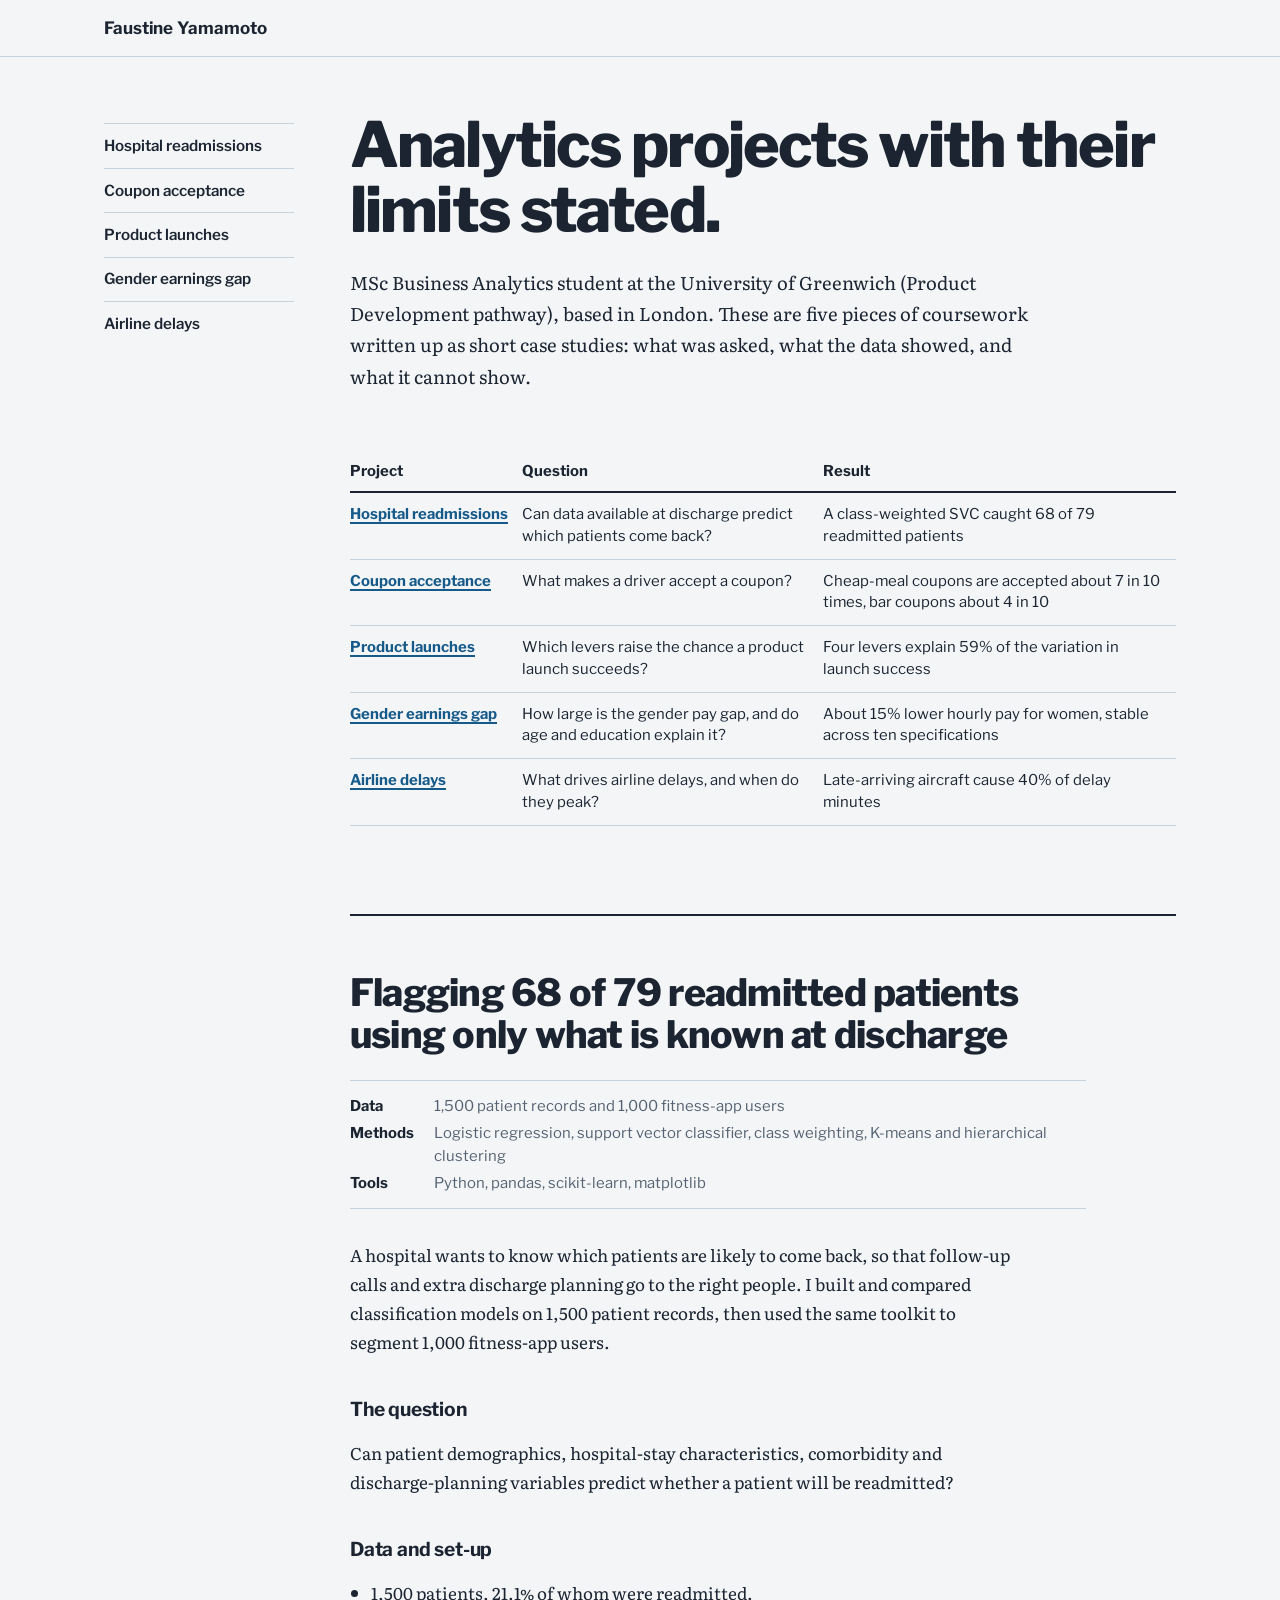
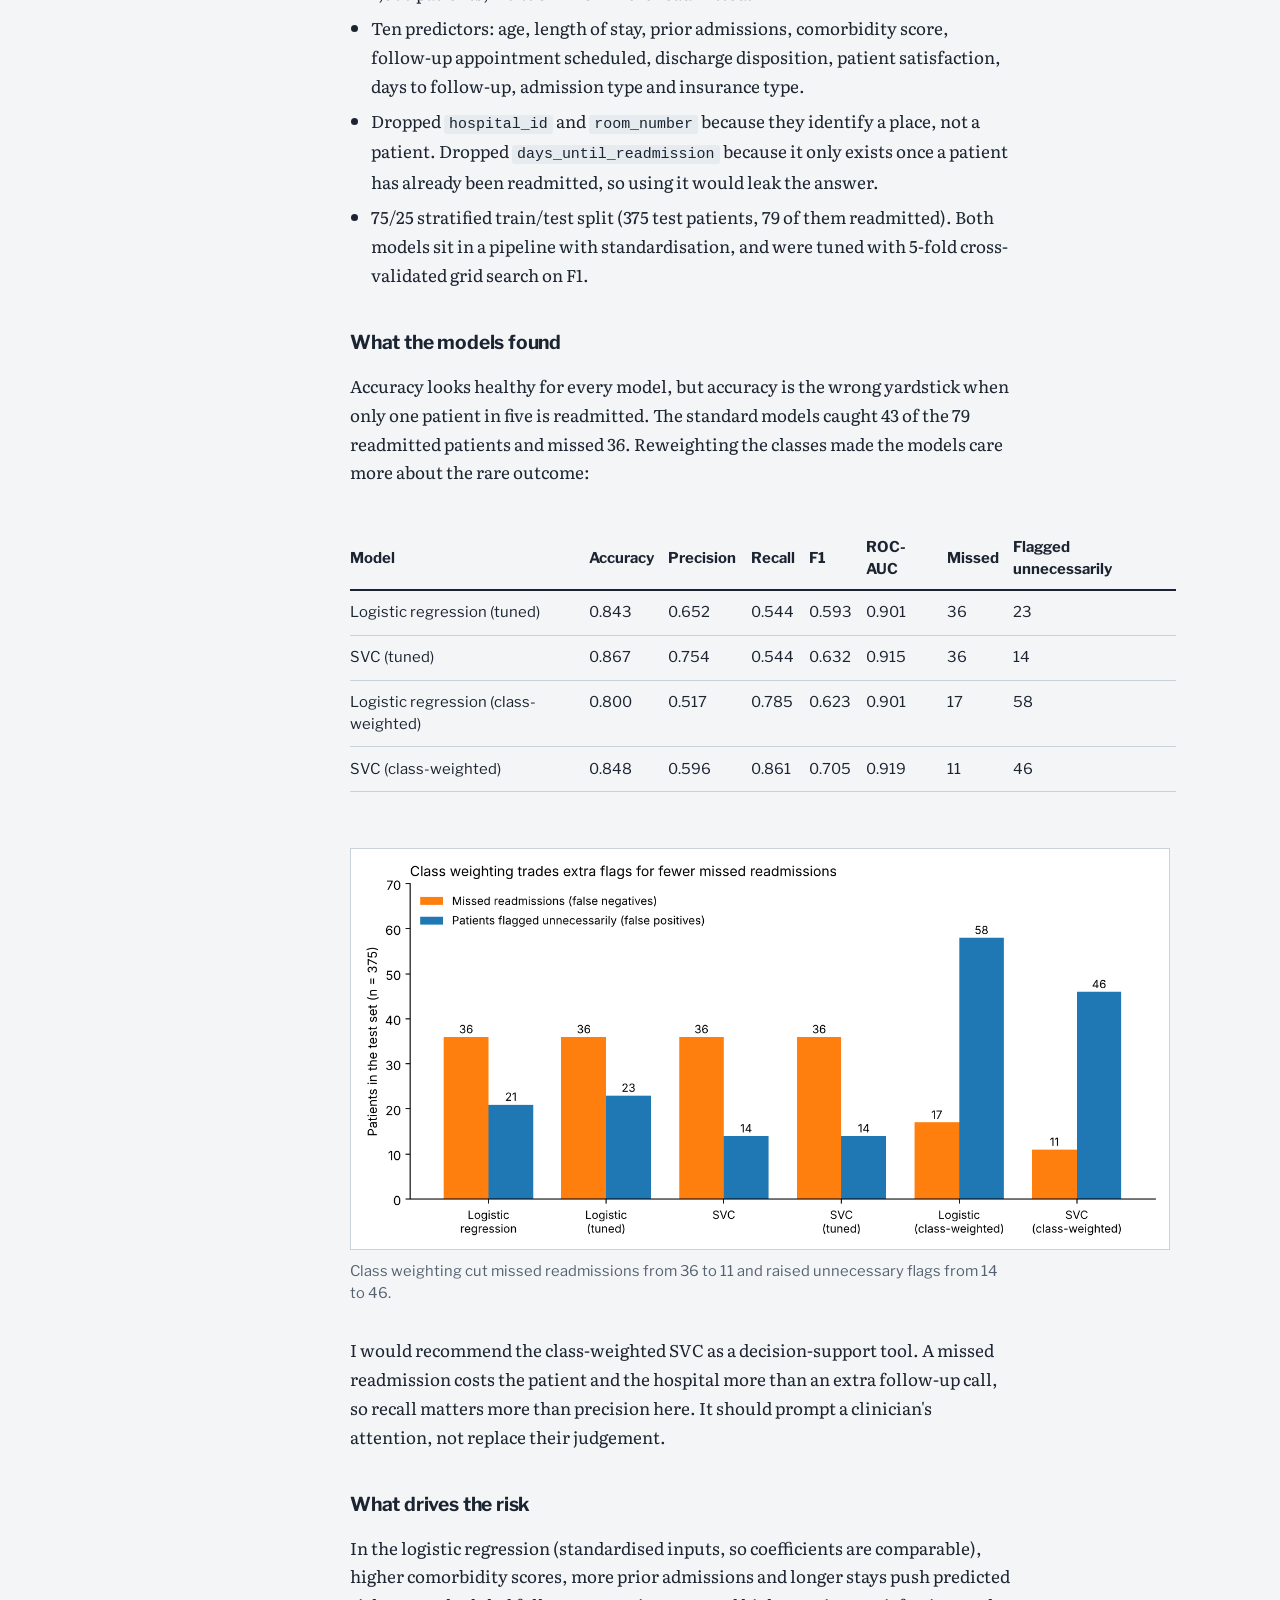
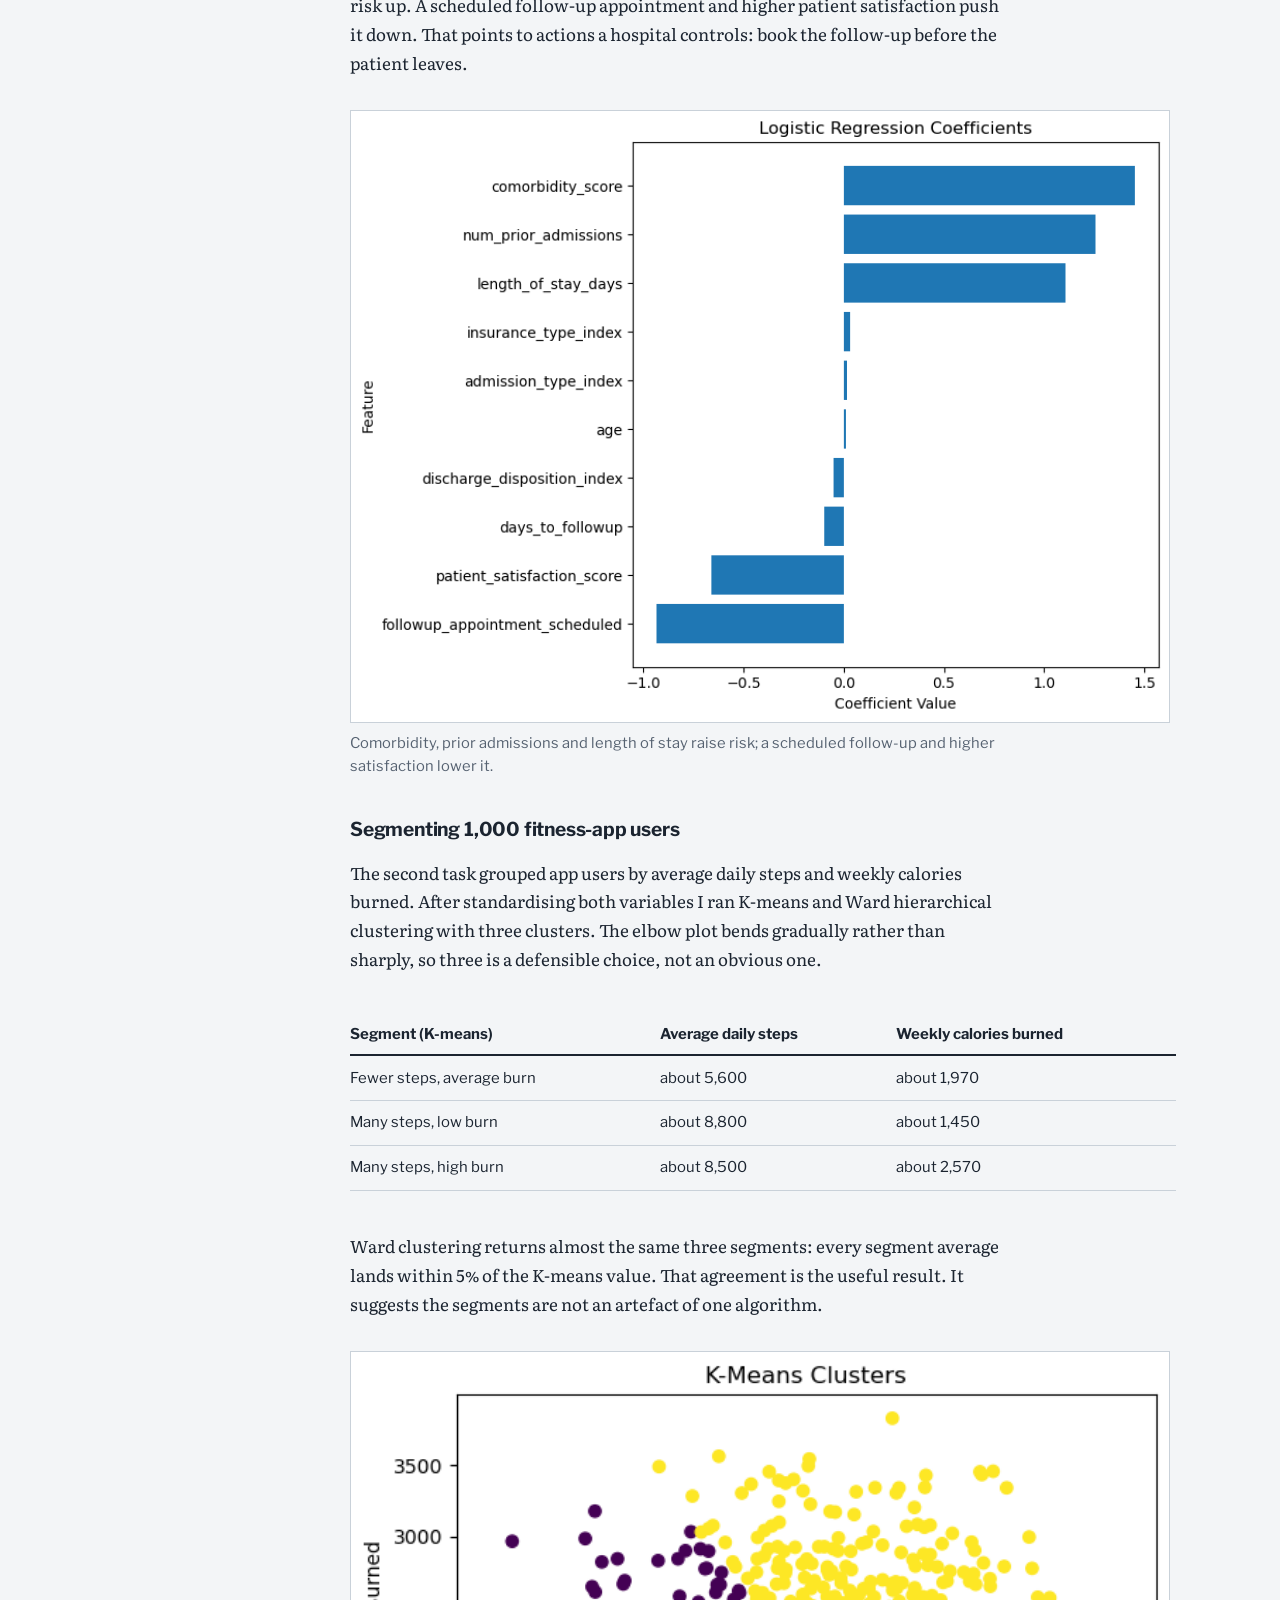
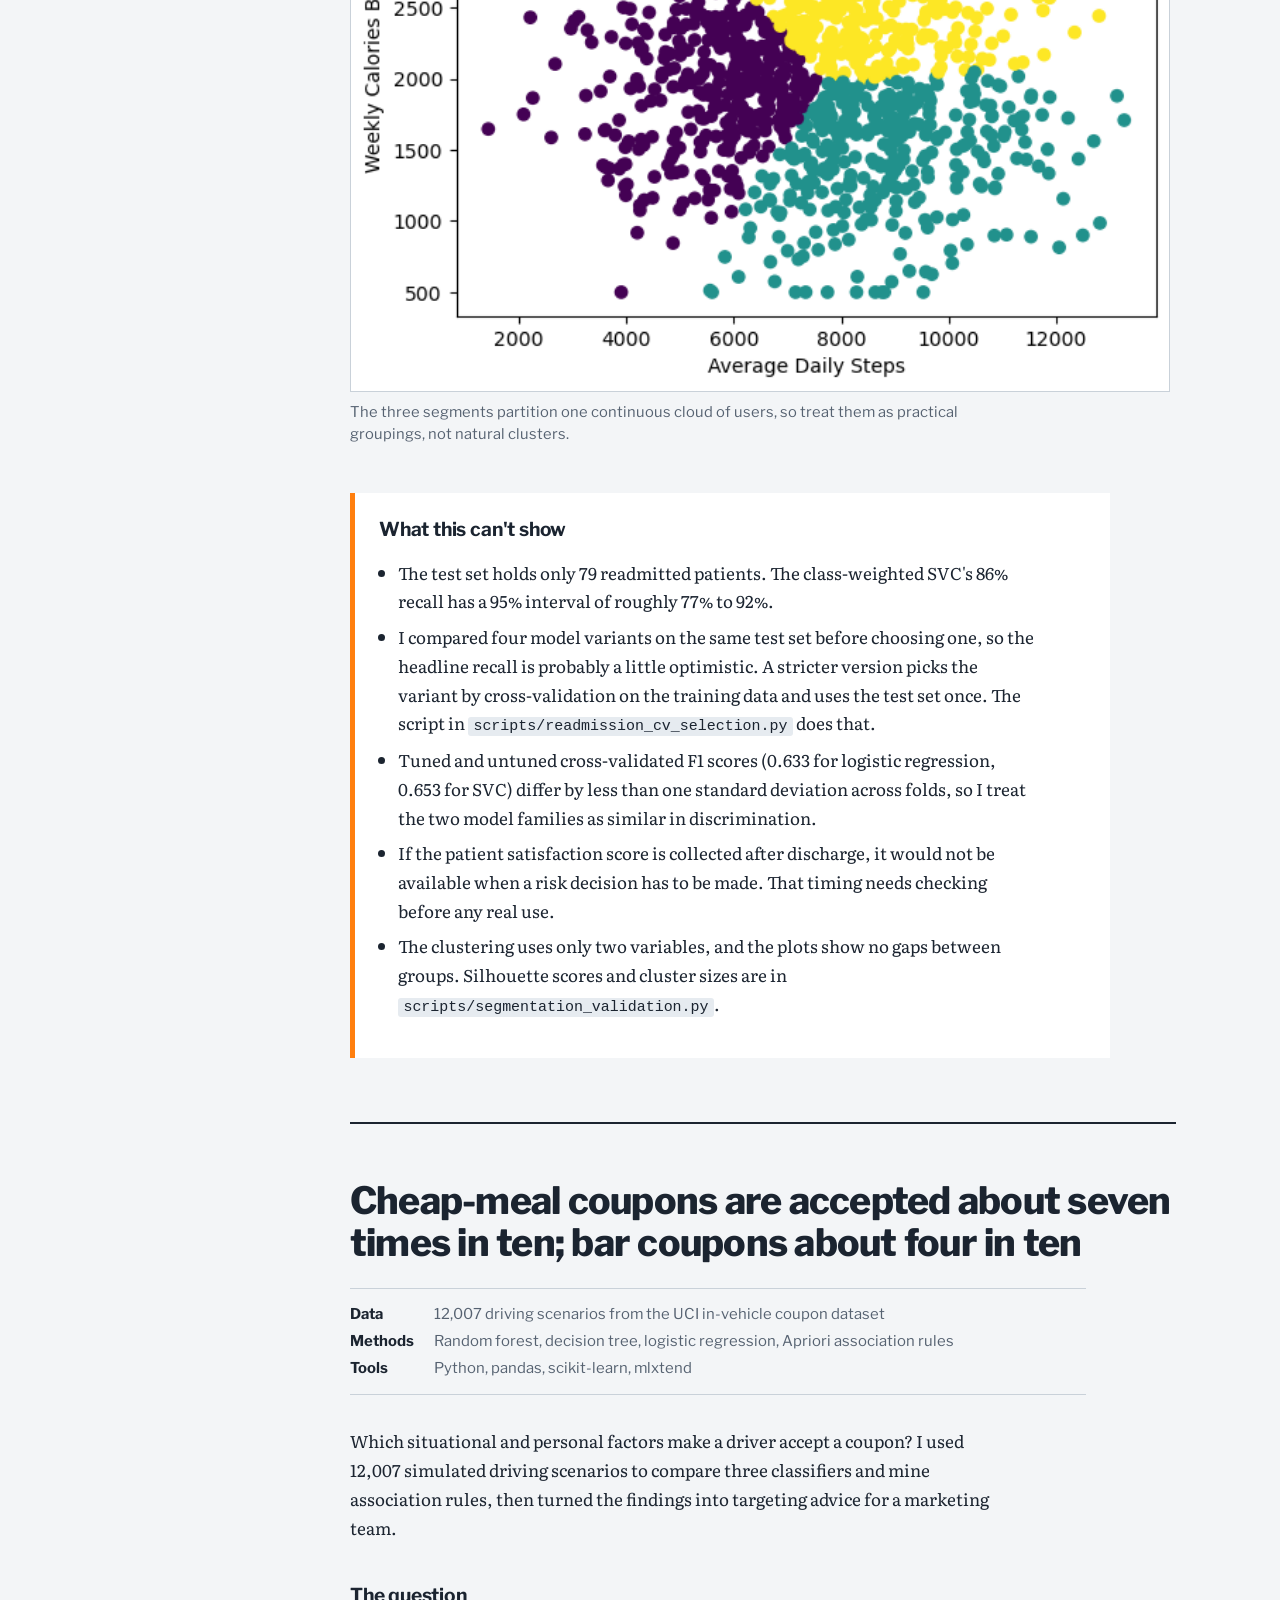
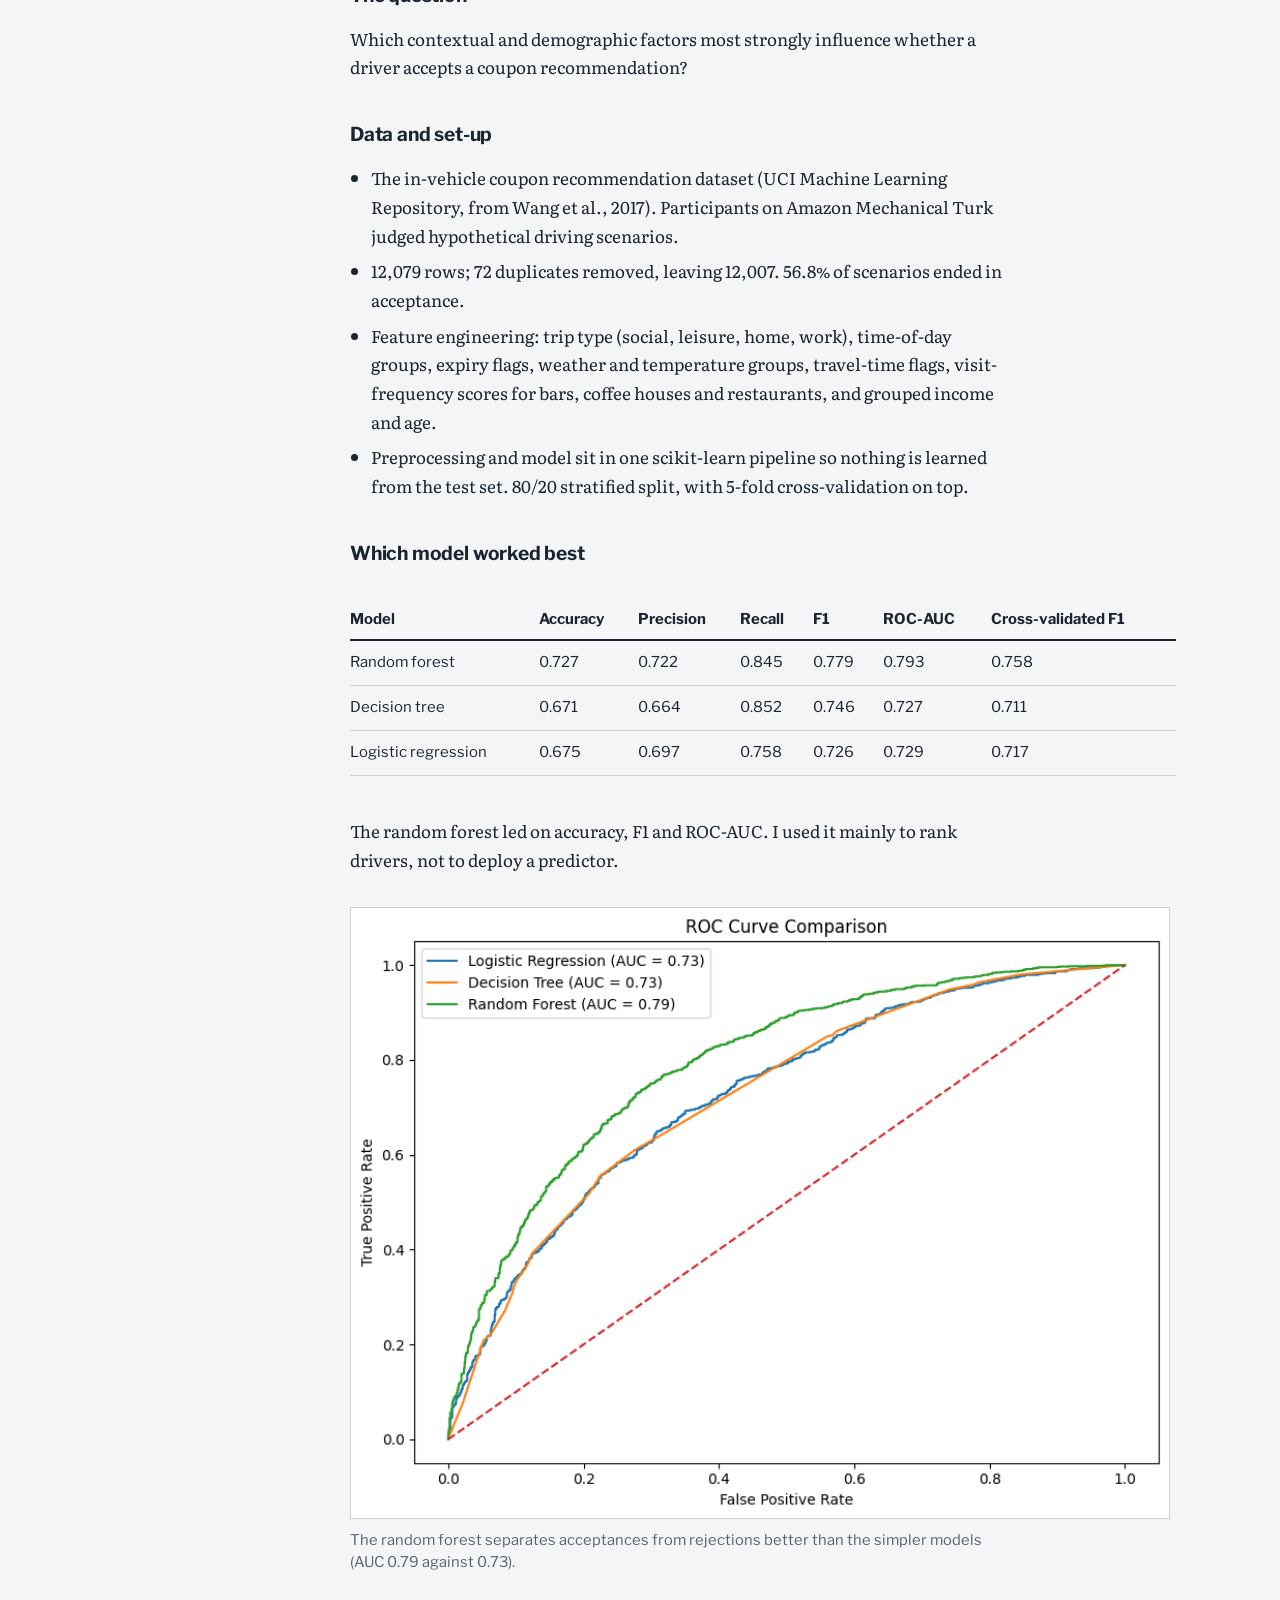
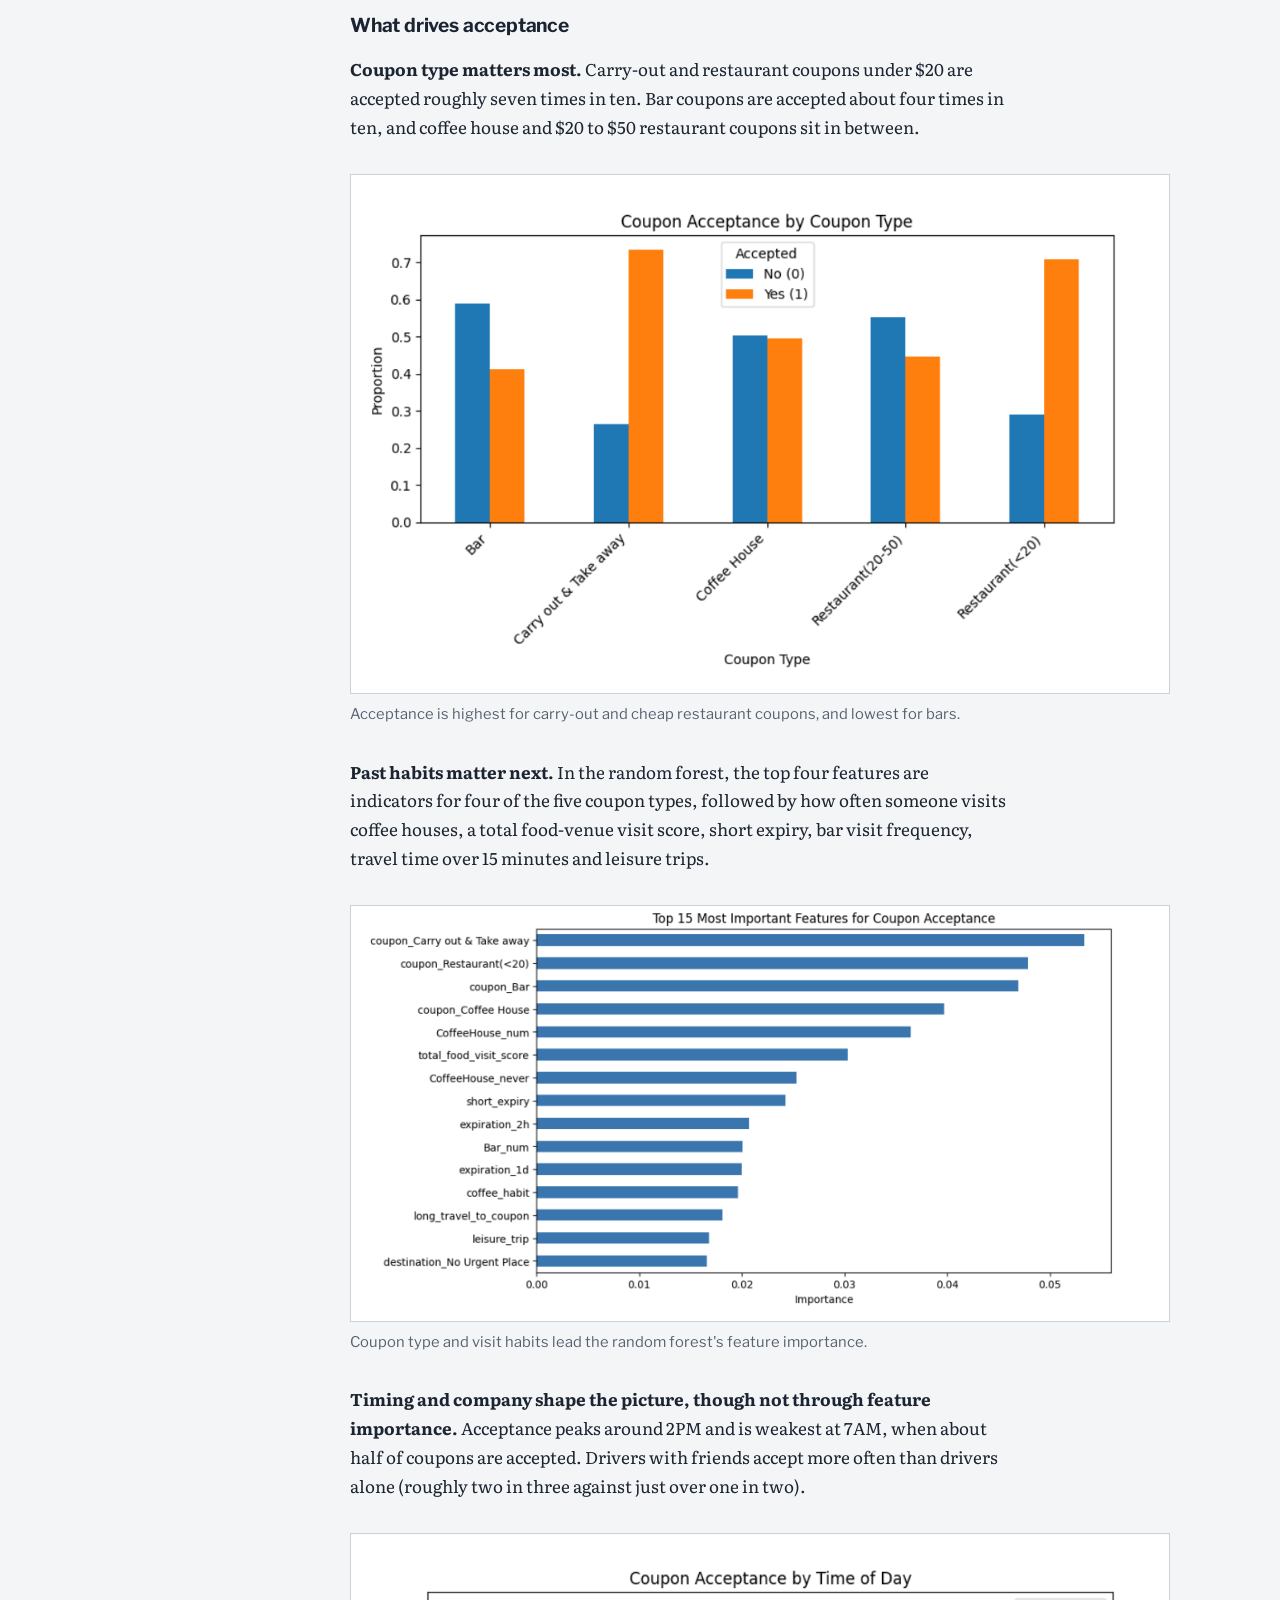
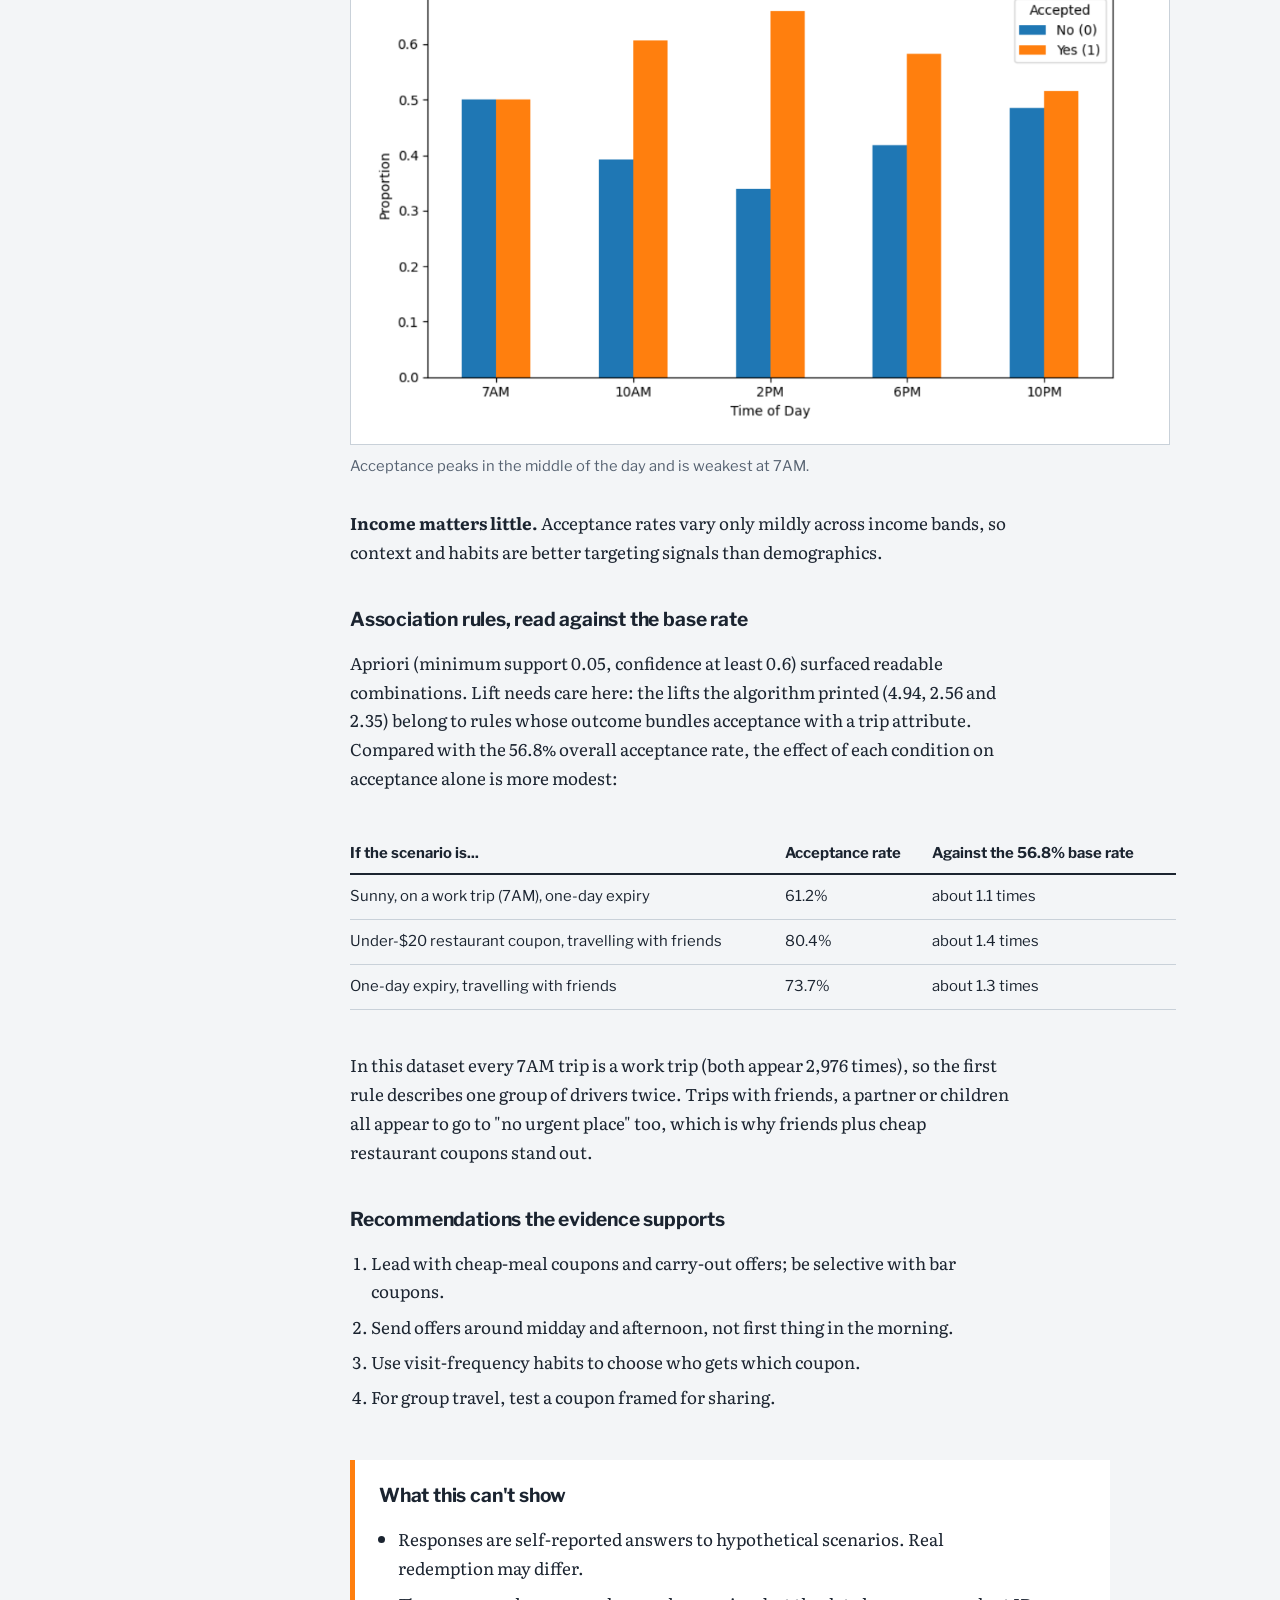
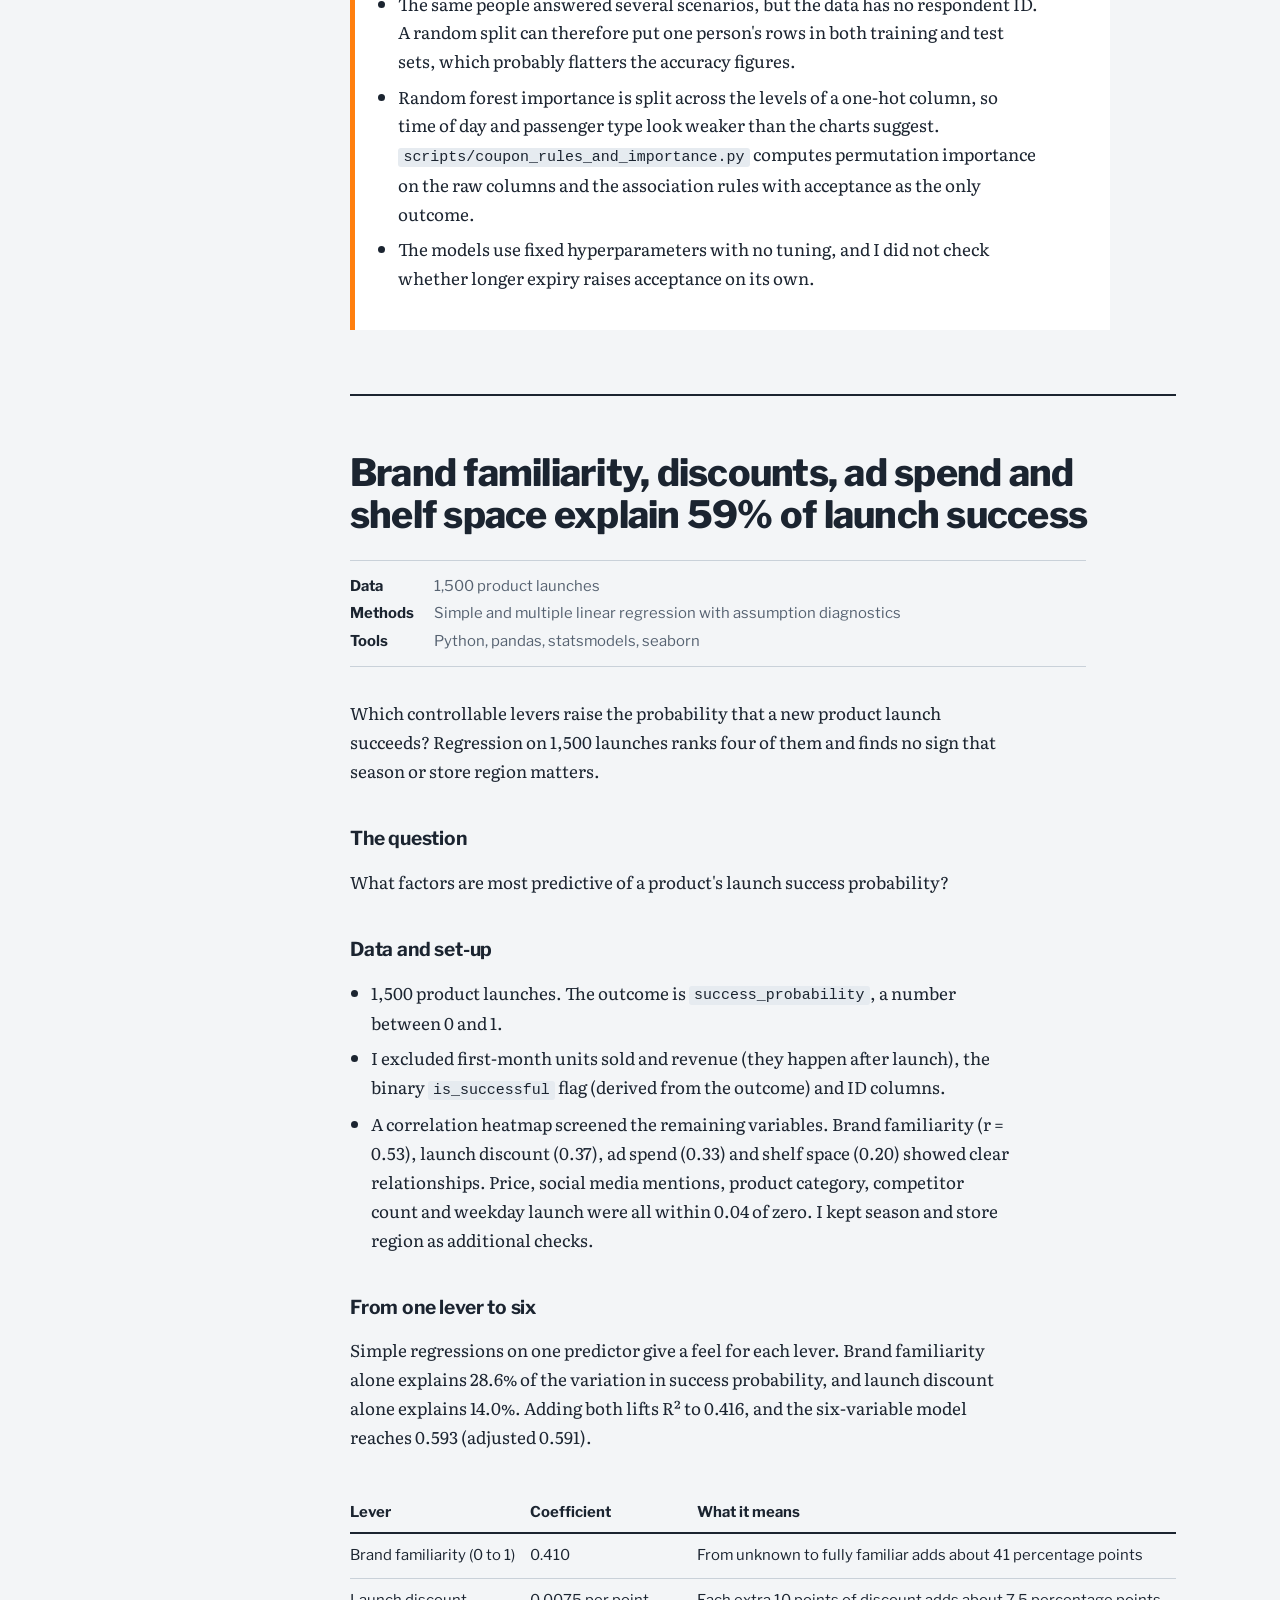
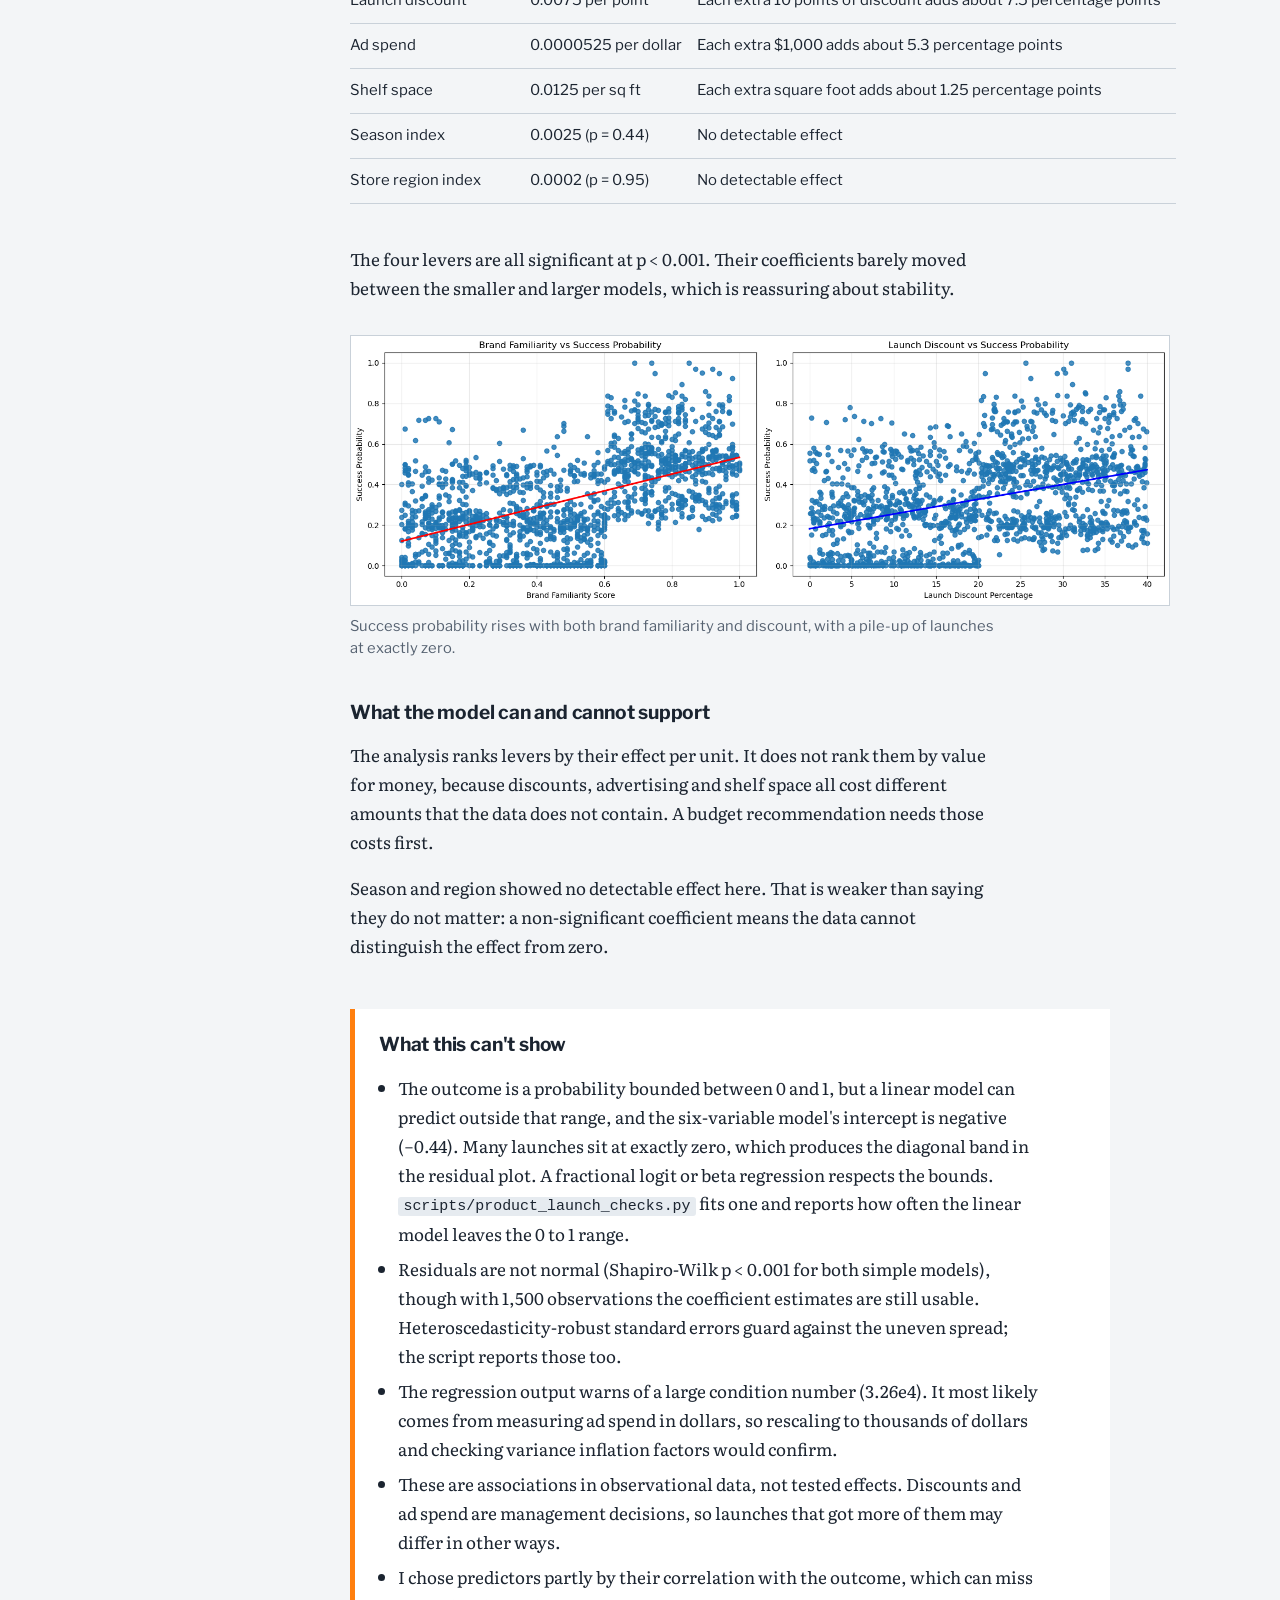
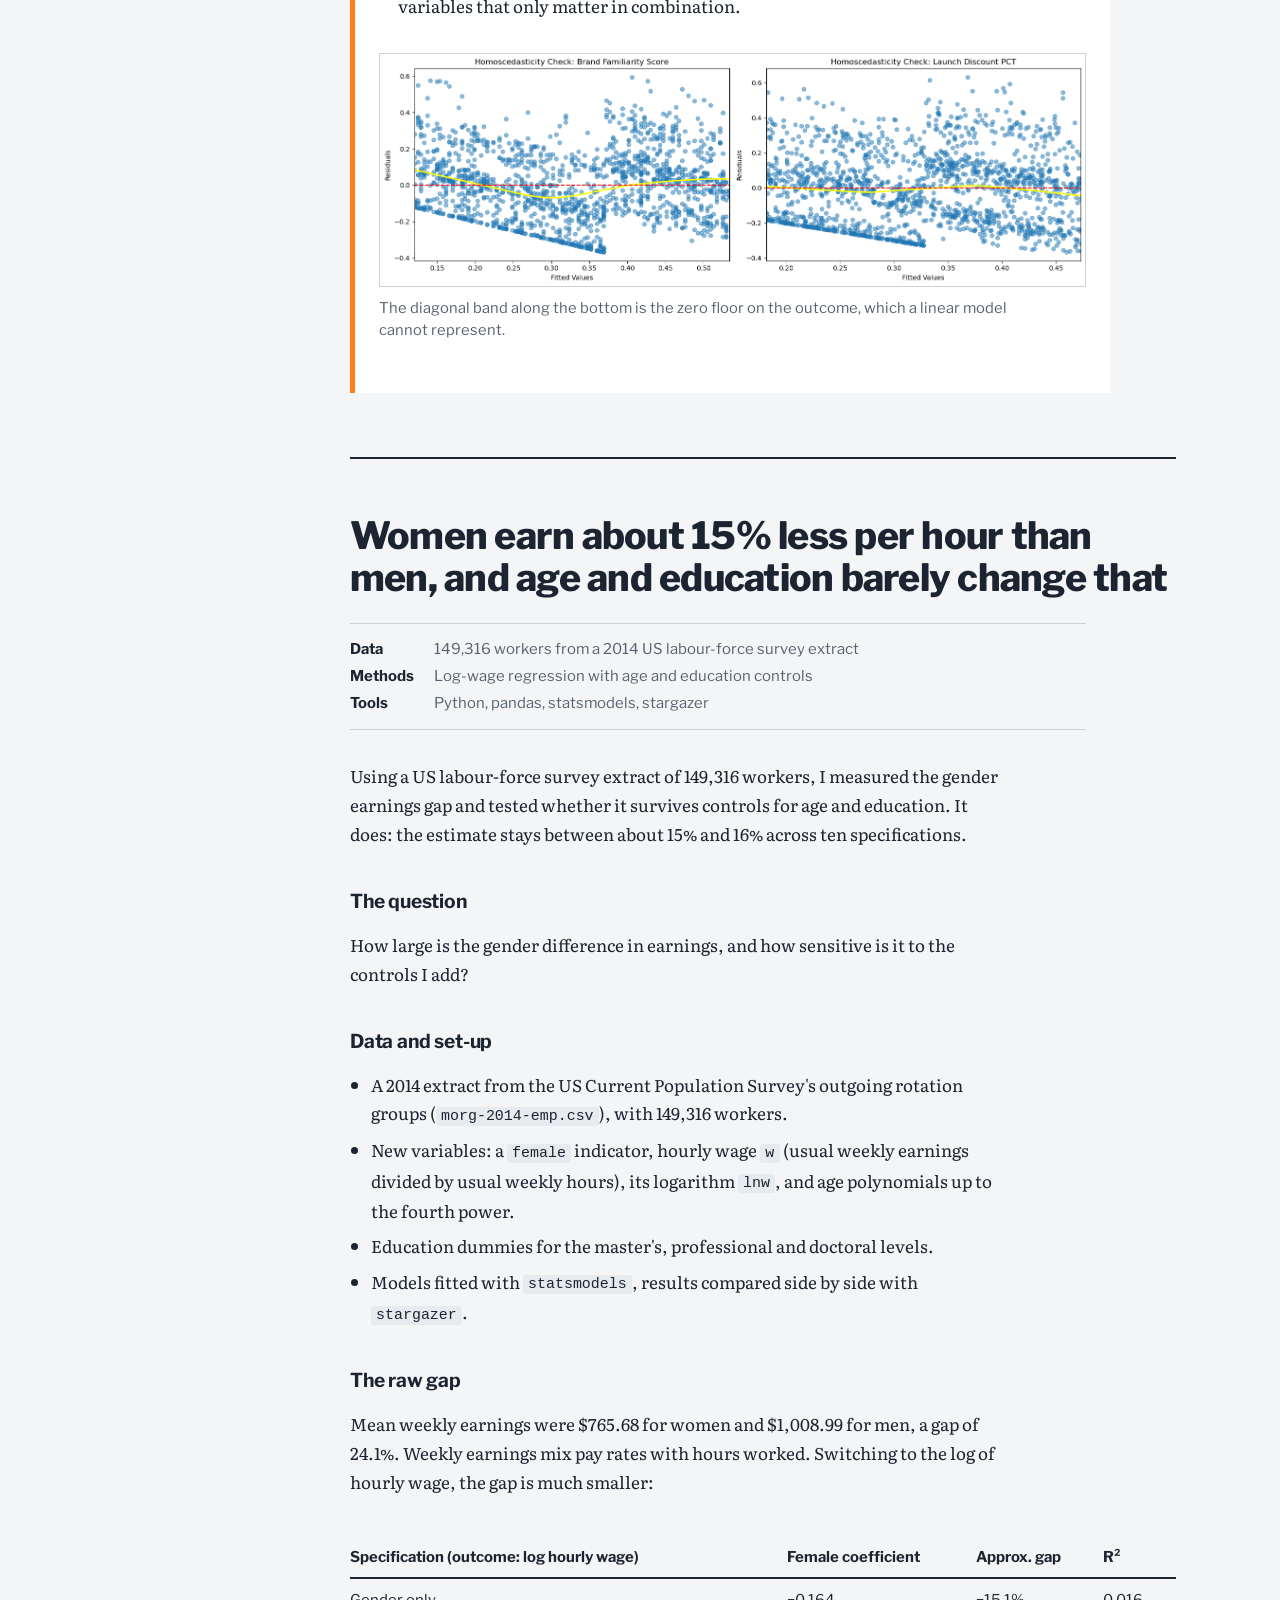
==== commit 05551c68: "Update name from 'Faustine Tomoe Yamamoto' to 'Faustine Yamamoto'" ====
--- a/index.html
+++ b/index.html
@@ -3,7 +3,7 @@
 <head>
 <meta charset="utf-8">
 <meta name="viewport" content="width=device-width, initial-scale=1">
-<title>Faustine Tomoe Yamamoto: analytics portfolio</title>
+<title>Faustine Yamamoto: analytics portfolio</title>
 <meta name="description" content="Five data analytics case studies on hospital readmissions, coupon acceptance, product launches, the gender earnings gap and airline delays.">
 <link rel="icon" href="data:,">
 <link rel="preconnect" href="https://fonts.googleapis.com">
@@ -15,7 +15,7 @@
 <a class="skip" href="#main">Skip to the projects</a>
 <header class="bar">
   <div class="bar-inner">
-    <span class="who">Faustine Tomoe Yamamoto</span>
+    <span class="who">Faustine Yamamoto</span>
     <span class="links"></span>
   </div>
 </header>
